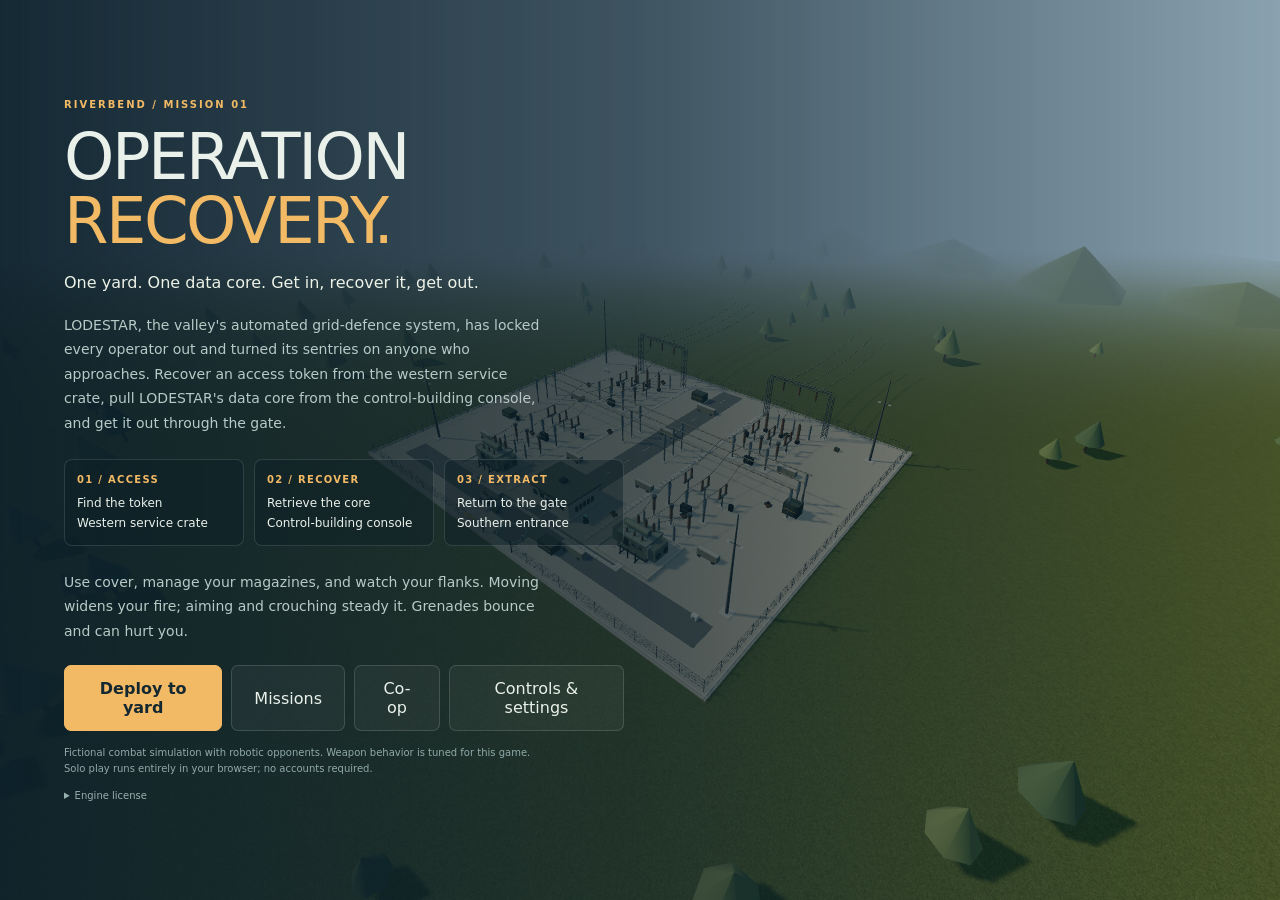
==== index.html @ f0999f3e "Mission 08 "Live Wire" switching puzzle; darken mission 07 tunnels - Switching system: breakers on p" ====
<!doctype html><html lang="en"><head><meta charset="utf-8"><meta name="viewport" content="width=device-width,initial-scale=1,maximum-scale=1,viewport-fit=cover"><meta name="theme-color" content="#101b24"><title>Riverbend</title><link rel="stylesheet" href="css/style.css"></head><body>

<canvas id="world" tabindex="0" aria-label="Riverbend FPS game world"></canvas><div id="labels" hidden></div>
<div id="hud"><div id="vignette"></div><div id="lowhealth"></div><div id="damage"></div><div id="damageArrow">⌃</div><div id="scope"></div><div id="liveWarn">⚡ LIVE SECTION · GET OUT</div><div id="topbar"><div class="mission-box"><div class="eyebrow" id="missionTag">Riverbend</div><h2 id="objectiveTitle">01 / Collect the access token</h2><p id="objectiveSub">Service crate · western yard</p></div><div class="topright"><div id="gridPill" class="pill"></div><div id="threat" class="pill">QUIET</div><div id="timer" class="pill">00:00</div><button id="pauseBtn" aria-label="Pause game">II</button></div></div><div id="compass">N · 000</div><div id="bossBar"><b id="bossName"></b><div class="bar"><i id="bossFill"></i></div></div><div id="minimap"><canvas id="map" width="296" height="272" aria-label="Tactical map showing player, objective and detected sentries"></canvas></div><div id="mapLegend">◆ OBJECTIVE · ● CONTACT</div><div id="team"></div><div id="feed"></div><div id="downed"></div><div id="radio"><b id="radioWho"></b><span id="radioText"></span></div><div id="objectiveMarker"><b>◇</b><span>Objective</span></div><div id="crosshair"><i class="cross top"></i><i class="cross bottom"></i><i class="cross left"></i><i class="cross right"></i><i id="crossDot"></i></div><div id="hitmarker">×</div><div id="reloadProgress"></div><div id="interact"><div id="interactText"></div><div id="interactBar"><div id="interactFill"></div></div></div><div id="readout"><div class="health-box"><small>HEALTH</small><div id="health" class="value">100</div><div id="healthBar"><div id="healthFill"></div></div></div><div id="stance">STANDING</div><div id="flashState"></div></div><div id="weaponHUD"><div id="weaponName" class="eyebrow">AR-30 / ASSAULT RIFLE</div><div id="ammoBig">30 <span>/ 120</span></div><div id="weaponInfo">AUTO · GRENADES 3</div><div id="weapons"><button data-weapon="rifle" class="active">1 RIFLE</button><button data-weapon="pistol">2 PISTOL</button><button data-weapon="grenade">3 FRAG</button></div></div><div id="messages"><div id="toast"></div></div><div id="tips">WASD move · Shift sprint · C crouch · RMB aim · R reload · G grenade · E interact · F light · Esc pause</div><div id="sprintMeter"><div id="sprintFill"></div></div></div>
<div id="touch"><div id="dpad"><button class="forward" data-key="w" aria-label="Move forward">↑</button><button class="left" data-key="a" aria-label="Move left">←</button><button class="right" data-key="d" aria-label="Move right">→</button><button class="back" data-key="s" aria-label="Move back">↓</button></div><div class="touch-actions"><button id="aimBtn" aria-label="Toggle aim">AIM</button><button id="fireBtn" aria-label="Fire weapon">FIRE</button></div><div class="touch-row"><button id="reloadBtn">RELOAD</button><button id="grenadeBtn">FRAG</button><button id="crouchBtn">CROUCH</button><button id="lightBtn">LIGHT</button><button id="turretBtn">TURRET</button><button id="smokeBtn">SMOKE</button><button id="sprintBtn" aria-label="Hold to sprint">RUN</button></div><button id="useBtn" aria-label="Hold to interact">HOLD: INTERACT</button><div id="rotateHint">DRAG TO LOOK</div></div>
<button id="tapResume">Capture mouse</button>
<div id="screen"><section class="menu"><div class="eyebrow" id="menuEyebrow">Riverbend / mission 01</div><h1 id="menuTitle">OPERATION<br><span>RECOVERY.</span></h1><p id="menuText" class="lede">One yard. One data core. Get in, recover it, get out.</p><div id="briefing"><p>Rogue sentry drones patrol the Riverbend training sector. Recover an access token from the western service crate, unlock the data core at the control-building console, and return to the gate.</p><div class="stages"><div class="stage"><strong>01 / ACCESS</strong>Find the token<br>Western service crate</div><div class="stage"><strong>02 / RECOVER</strong>Retrieve the core<br>Control-building console</div><div class="stage"><strong>03 / EXTRACT</strong>Return to the gate<br>Southern entrance</div></div><p>Use cover, manage your magazines, and watch your flanks. Moving widens your fire; aiming and crouching steady it. Grenades bounce and can hurt you.</p></div><div id="scorecard" class="scorecard hidden"></div><div id="missionList" class="mission-list hidden"></div><div id="coopPanel" class="coop hidden"><label>Callsign <input id="coopName" maxlength="16" autocomplete="off" spellcheck="false"></label><div id="coopIdle"><div class="row"><button id="hostBtn" class="primary">Host a game</button></div><div class="row"><input id="joinCode" maxlength="5" placeholder="CODE" autocomplete="off" spellcheck="false" aria-label="Room code"><button id="joinBtn">Join game</button></div></div><div id="coopRoom" class="hidden"><div class="room">ROOM CODE<b id="roomCode"></b></div><ul id="roster"></ul><div class="row"><button id="leaveBtn">Leave co-op</button></div></div><p class="status" id="coopStatus" role="status"></p><p class="fine">Up to 4 players. A public PeerJS server introduces the browsers; gameplay then flows directly between them. The host's tab must stay open and in front.</p></div><div class="actions"><div id="menuButtons" style="display:contents"></div><button id="controlsBtn">Controls & settings</button></div><div id="menuControls"><div class="controls"><div><strong>WASD / arrows</strong> · Move<br><strong>Shift</strong> · Sprint (stamina)<br><strong>C / Ctrl</strong> · Toggle crouch<br><strong>Mouse</strong> · Look</div><div><strong>LMB / RMB</strong> · Fire / aim<br><strong>1 – 4</strong> · Weapons / grenade<br><strong>R / G</strong> · Reload / quick grenade<br><strong>Hold E / Esc</strong> · Interact / pause<br><strong>F / T / V</strong> · Light / turret / smoke</div></div><p class="desktop-note" style="font-size:11px">Click Deploy to capture the mouse. If capture is unavailable, right-drag to look and left-click to fire; use Q to toggle aim. Esc releases the mouse.</p><p class="touch-note" style="display:none;font-size:11px">Touch: directional pad to move, drag the world to look, and use the on-screen action buttons. Landscape gives the clearest view.</p><div class="settings"><label>Look <input id="sensitivity" type="range" min="0.5" max="2" step="0.1" value="1" aria-label="Look sensitivity"></label><label>Audio <input id="volume" type="range" min="0" max="1" step="0.05" value="0.35" aria-label="Audio volume"></label><label>Graphics <select id="quality" aria-label="Graphics quality"><option value="low">Low</option><option value="medium" selected>Medium</option><option value="high">High</option></select></label></div></div><p class="footnote">Fictional combat simulation with robotic opponents. Weapon behavior is tuned for this game. Solo play runs entirely in your browser; no accounts required.</p><details style="font-size:10px;color:#97b0b0;margin-top:13px"><summary>Engine license</summary><pre id="license" style="white-space:pre-wrap;font:9px/1.4 monospace"></pre></details></section></div>
<div id="loading"><div><div class="spinner"></div><div class="eyebrow">Preparing Riverbend</div><p id="loadText">Building the yard, patrols and equipment…</p></div></div>

<script>window.addEventListener('error',function(e){if(!window.gameReady){document.getElementById('loadText').textContent='Unable to start the game. Open it through a local web server (see README) in a browser with WebGL enabled. '+e.message;}});</script>
<script src="vendor/three.min.js"></script>
<script type="module" src="src/main.js"></script>
</body></html>
---- css/style.css ----
:root{font-family:Inter,ui-sans-serif,system-ui,-apple-system,Segoe UI,sans-serif;color:#eaf1eb;color-scheme:dark;--amber:#f3ba65;--muted:#adbfbc;--line:#ffffff24;--panel:#10232ced;--red:#f48c72}*{box-sizing:border-box;-webkit-tap-highlight-color:transparent}body{margin:0;overflow:hidden;background:#182f3a;user-select:none}button,input,select{font:inherit}button{cursor:pointer;border:1px solid var(--line);border-radius:7px;background:#ffffff0b;color:inherit;padding:10px 15px;touch-action:manipulation}button:hover{background:#ffffff20}button:focus-visible,input:focus-visible,select:focus-visible{outline:2px solid var(--amber);outline-offset:3px}button.primary{background:var(--amber);color:#142831;border-color:var(--amber);font-weight:750}.hidden{display:none!important}#world{display:block;width:100%;height:100%;position:fixed;inset:0;touch-action:none;outline:0}#hud{position:fixed;inset:0;pointer-events:none;display:none;font-size:12px}#topbar{position:absolute;top:18px;left:22px;right:22px;display:flex;justify-content:space-between;align-items:start;gap:12px}.eyebrow{font-size:10px;letter-spacing:2px;text-transform:uppercase;color:var(--amber);font-weight:700}.mission-box{background:var(--panel);border:1px solid var(--line);border-left:3px solid var(--amber);padding:12px 15px;max-width:360px;border-radius:8px;box-shadow:0 5px 25px #0002}.mission-box h2{font-size:16px;font-weight:600;margin:5px 0}.mission-box p{margin:4px 0 0;color:var(--muted);font-size:11px}.topright{display:flex;align-items:start;gap:10px}.pill{background:var(--panel);border:1px solid var(--line);border-radius:6px;padding:10px 12px;font-size:11px;letter-spacing:1px}#pauseBtn{pointer-events:auto;padding:9px 13px}#threat{font-weight:650;color:#b8d6c5}#threat.hot{color:var(--red)}#compass{position:absolute;top:20px;left:50%;transform:translateX(-50%);font-size:12px;letter-spacing:4px;text-shadow:0 2px 5px #000a}#crosshair{position:absolute;left:50%;top:50%;width:0;height:0;--gap:8px;filter:drop-shadow(0 1px 1px #000);opacity:.9}.cross{position:absolute;background:#ebede4}.cross.top{width:2px;height:5px;left:-1px;bottom:var(--gap)}.cross.bottom{width:2px;height:5px;left:-1px;top:var(--gap)}.cross.left{height:2px;width:5px;top:-1px;right:var(--gap)}.cross.right{height:2px;width:5px;top:-1px;left:var(--gap)}#crosshair.aimed .cross{opacity:0}#crossDot{position:absolute;left:-1px;top:-1px;width:2px;height:2px;border-radius:50%;background:#fff}#hitmarker{position:absolute;left:50%;top:50%;transform:translate(-50%,-50%);font-size:26px;color:#fff;text-shadow:0 0 5px #000;opacity:0;line-height:1}#hitmarker.kill{color:var(--amber)}#damage{position:absolute;inset:0;background:radial-gradient(ellipse at center,transparent 40%,#c22e1366);opacity:0;pointer-events:none}#damageArrow{position:absolute;left:50%;top:calc(50% - 105px);font-size:24px;color:var(--red);opacity:0;transform-origin:center 105px;text-shadow:0 0 9px #000}#objectiveMarker{position:absolute;left:50%;top:40%;color:var(--amber);font-size:11px;text-align:center;text-shadow:0 1px 4px #000;transform:translate(-50%,-50%)}#objectiveMarker b{display:block;font-size:21px;font-weight:400;line-height:1.2}#interact{position:absolute;left:50%;top:61%;transform:translate(-50%,-50%);padding:11px 16px;background:var(--panel);border:1px solid #f3ba6560;border-radius:8px;text-align:center;min-width:190px;display:none}#interactText{font-size:12px}#interactBar{height:3px;background:#ffffff1a;margin-top:8px;border-radius:2px;overflow:hidden}#interactFill{height:100%;background:var(--amber);width:0}#readout{position:absolute;left:22px;bottom:24px;display:flex;gap:12px;align-items:end}.health-box{border:1px solid var(--line);border-radius:8px;padding:12px 15px;background:var(--panel);min-width:125px}.health-box .value{font-size:32px;font-weight:450;line-height:1.2}.health-box small{font-size:10px;letter-spacing:1.5px;color:var(--muted)}#healthBar{height:3px;background:#ffffff20;margin-top:6px}#healthFill{height:100%;background:#b7d7bf;width:100%}#stance{font-size:10px;letter-spacing:1px;color:var(--muted);padding:7px 0;text-shadow:0 1px 5px #000}#weaponHUD{position:absolute;right:23px;bottom:24px;background:var(--panel);border:1px solid var(--line);border-radius:9px;padding:13px 18px;min-width:225px;text-align:right}#ammoBig{font-size:38px;font-weight:400;font-variant-numeric:tabular-nums;line-height:1.2}#ammoBig span{font-size:18px;color:var(--muted);margin-left:7px}#weaponInfo{font-size:10px;color:var(--muted);letter-spacing:1px;margin:5px 0}#weapons{display:flex;gap:5px;justify-content:end;pointer-events:auto;margin-top:9px}#weapons button{font-size:10px;padding:7px 10px;color:var(--muted)}#weapons button.active{color:var(--amber);border-color:#f3ba6570;background:#f3ba6510}#reloadProgress{position:absolute;left:50%;top:calc(50% + 50px);transform:translateX(-50%);font-size:11px;letter-spacing:1px;color:var(--amber);text-shadow:0 1px 3px #000;display:none}#messages{position:absolute;left:50%;bottom:107px;transform:translateX(-50%);font-size:11px;max-width:65%;text-align:center;color:#e1e9df;line-height:1.6;text-shadow:0 1px 5px #000}#toast{display:inline-block;background:#11242bd9;padding:6px 12px;border-radius:5px;opacity:0}#minimap{position:absolute;right:23px;top:75px;width:164px;height:151px;border:1px solid var(--line);border-radius:8px;background:#10232ccc;padding:7px}#minimap canvas{width:148px;height:136px;display:block}#mapLegend{position:absolute;right:25px;top:232px;font-size:8px;letter-spacing:.7px;color:#d1dbcc;text-shadow:0 1px 4px #000}#feed{position:absolute;left:24px;top:116px;font-size:10px;line-height:1.6;color:#dce9df;max-width:290px;text-shadow:0 1px 4px #000}#sprintMeter{position:absolute;bottom:22px;left:50%;transform:translateX(-50%);width:140px;height:3px;background:#ffffff25}#sprintFill{height:100%;background:#e0d5ab;width:100%}#tips{position:absolute;left:50%;bottom:43px;transform:translateX(-50%);font-size:9px;letter-spacing:.5px;text-align:center;color:#dae4d9;text-shadow:0 1px 5px #000;white-space:nowrap}#screen{position:fixed;inset:0;z-index:15;display:flex;align-items:center;padding:5vw;background:linear-gradient(90deg,#0c202bf0,#0c202ba6 50%,#0c202b20);overflow:auto}.menu{width:560px;max-width:100%;padding:10px 0}.menu h1{font-size:clamp(38px,5vw,68px);font-weight:480;letter-spacing:-2.5px;line-height:1;margin:15px 0}.menu h1 span{color:var(--amber)}.menu p{font-size:14px;line-height:1.75;color:#b8cac7;max-width:485px}.menu .lede{font-size:16px;color:#edf2e7}.stages{display:grid;grid-template-columns:repeat(3,1fr);gap:10px;margin:24px 0}.stage{border:1px solid #ffffff20;border-radius:8px;background:#0c1f2670;padding:12px;font-size:12px;line-height:1.6}.stage strong{display:block;font-size:10px;color:var(--amber);letter-spacing:1.3px;margin-bottom:6px}.actions{display:flex;gap:9px;margin:22px 0 14px}.actions button{padding:13px 22px}.controls{display:grid;grid-template-columns:1fr 1fr;gap:8px 18px;margin-top:20px;max-width:500px;font-size:11px;line-height:1.8;color:#b9c9c3}.controls strong{color:#edf2e7;font-weight:600}.settings{margin-top:20px;display:flex;flex-wrap:wrap;gap:10px 18px;align-items:center;font-size:11px;color:var(--muted)}.settings label{display:flex;align-items:center;gap:7px}.settings select{background:#1e3540;border:1px solid var(--line);border-radius:5px;padding:6px;color:#eaf1eb}.settings input{width:82px;accent-color:var(--amber)}.footnote{font-size:10px!important;color:#91aaa9!important;max-width:500px;line-height:1.6!important}.scorecard{display:grid;grid-template-columns:repeat(3,1fr);gap:10px;margin:20px 0}.scorecard div{border:1px solid var(--line);padding:13px;border-radius:7px}.scorecard b{display:block;font-size:25px;color:var(--amber);font-weight:500}.scorecard span{font-size:10px;color:var(--muted)}#menuControls{display:none}#loading{position:fixed;inset:0;z-index:50;background:#10232c;display:grid;place-items:center;text-align:center}#loading p{color:var(--muted);font-size:13px}.spinner{margin:0 auto 18px;width:34px;height:34px;border:2px solid #ffffff25;border-top-color:var(--amber);border-radius:100%;animation:spin 1s linear infinite}@keyframes spin{to{transform:rotate(360deg)}}#touch{display:none;position:fixed;inset:0;pointer-events:none;z-index:6}#dpad{position:absolute;left:14px;bottom:140px;display:grid;grid-template-columns:repeat(3,44px);grid-template-rows:repeat(3,44px);gap:4px}#dpad button{background:#10232cad;padding:0;pointer-events:auto;font-size:21px;touch-action:none}.forward{grid-column:2;grid-row:1}.back{grid-column:2;grid-row:3}.left{grid-column:1;grid-row:2}.right{grid-column:3;grid-row:2}.touch-actions{position:absolute;right:14px;bottom:160px;display:flex;align-items:center;gap:9px}.touch-actions button{pointer-events:auto;background:#10232cbf;touch-action:none;padding:10px;font-size:11px}#fireBtn{width:76px;height:76px;border-radius:100%;border-color:#efb264a0;background:#c5964a44;font-weight:700;letter-spacing:1px}.touch-row{position:absolute;right:14px;bottom:111px;display:flex;gap:6px}.touch-row button{pointer-events:auto;font-size:10px;padding:9px 10px;background:#10232ccf;touch-action:none}#useBtn{position:absolute;left:50%;bottom:220px;transform:translateX(-50%);pointer-events:auto;background:#b5904ed9;display:none;touch-action:none;font-size:11px}#rotateHint{display:none;position:absolute;right:20px;top:49%;font-size:9px;color:#c9d9d0;letter-spacing:1px;opacity:.7}#tapResume{display:none;position:fixed;z-index:8;top:80px;left:50%;transform:translateX(-50%);font-size:11px;background:#10232ccf;border-color:#f3ba6555}#lowhealth{position:absolute;inset:0;box-shadow:inset 0 0 100px #a33b2200;pointer-events:none}#vignette{position:absolute;inset:0;background:radial-gradient(ellipse at center,transparent 55%,#10202c25);pointer-events:none}
@media(pointer:coarse){body.playing #touch{display:block}#tips{display:none}#rotateHint{display:block}#weaponHUD{min-width:190px}.menu .desktop-note{display:none}.menu .touch-note{display:block!important}}
@media(max-width:700px){#topbar{top:10px;left:10px;right:10px}.mission-box{padding:9px 11px;max-width:250px}.mission-box h2{font-size:13px}.mission-box p{font-size:9px}.eyebrow{font-size:9px;letter-spacing:1.5px}.topright{gap:5px}#threat{font-size:9px;padding:9px 7px}#pauseBtn{padding:8px 10px}#timer{display:none}#compass{top:102px;font-size:10px}#minimap{top:133px;right:10px;width:107px;height:101px;padding:5px}#minimap canvas{width:95px;height:89px}#mapLegend{right:11px;top:239px;font-size:7px;max-width:100px;text-align:right}#feed{left:12px;top:117px;font-size:9px;max-width:230px}#readout{left:10px;bottom:12px;gap:8px}.health-box{padding:8px 10px;min-width:87px}.health-box .value{font-size:26px}.health-box small{font-size:8px}#stance{font-size:8px;max-width:55px}#weaponHUD{right:10px;bottom:12px;padding:8px 10px;min-width:190px}#ammoBig{font-size:28px}#ammoBig span{font-size:14px}#weapons button{padding:6px 9px;font-size:9px}#weaponInfo{font-size:8px;margin:3px 0}#weaponName{font-size:9px}#weapons{margin-top:5px}#messages{bottom:116px;max-width:85%;width:max-content;font-size:10px}#sprintMeter{bottom:9px;width:60px;left:42%}#tips{display:none}#interact{top:62%;min-width:170px;max-width:90%}#interactText{font-size:10px}#screen{padding:24px;background:#0c202ce6;align-items:start}.menu{padding:22px 0}.menu h1{font-size:43px;margin:12px 0;letter-spacing:-1.5px}.menu p{font-size:12px;line-height:1.65}.menu .lede{font-size:14px}.stages{gap:6px;margin:17px 0}.stage{padding:9px;font-size:10px}.stage strong{font-size:8px;letter-spacing:.7px}.actions{margin:18px 0 10px}.actions button{padding:12px 17px;font-size:12px}.controls{font-size:10px;gap:7px 12px;margin-top:14px}.settings{font-size:10px;gap:12px}.settings input{width:60px}.footnote{font-size:9px!important}.scorecard b{font-size:22px}#objectiveMarker{font-size:10px}#useBtn{bottom:253px}#reloadProgress{font-size:10px}}
@media(max-height:520px) and (pointer:coarse){#minimap{display:none}#mapLegend{display:none}#compass{top:12px}#topbar{top:8px}.mission-box{padding:7px 11px}.mission-box p{display:none}#dpad{bottom:85px;left:12px;grid-template-columns:repeat(3,35px);grid-template-rows:repeat(3,35px);gap:3px}.touch-actions{bottom:96px}.touch-row{bottom:59px;right:97px}#fireBtn{width:66px;height:66px}#readout,#weaponHUD{bottom:9px}#useBtn{bottom:126px;left:62%}#interact{top:55%;padding:7px 12px}#messages{bottom:75px}#feed{top:80px}#screen{padding:20px 35px;align-items:start}.menu{width:650px;padding:0}.menu h1{font-size:35px;display:inline-block;margin:8px 0}.menu .lede{display:none}.stages{margin:10px 0}.settings{margin-top:10px}.actions{margin:12px 0}.footnote{margin:9px 0}#menuControls .controls{margin-top:7px}}
@media(max-height:520px) and (pointer:coarse){#weaponHUD{right:10px;bottom:8px;padding:7px 10px;min-width:210px;max-width:240px}#weaponName{font-size:8px}#ammoBig{font-size:23px;line-height:1.05}#ammoBig span{font-size:12px}#weaponInfo{font-size:8px;margin:2px 0}#weapons{margin-top:4px}#weapons button{font-size:8px;padding:5px 8px}.touch-actions{bottom:140px}.touch-row{bottom:105px;right:14px}.touch-row button{padding:8px 11px;font-size:9px}#messages{bottom:17px;left:45%;max-width:37%;font-size:9px}#sprintMeter{bottom:6px;width:105px;left:45%}#readout{bottom:8px;left:12px}.health-box{padding:8px 11px;min-width:90px}.health-box small{font-size:8px}.health-box .value{font-size:26px}#stance{font-size:8px}#useBtn{bottom:133px;left:55%}#dpad{bottom:93px}}
@media(prefers-reduced-motion:reduce){.spinner{animation:none}}


/* Phase 1: radio subtitles, flashlight state, mission select */
#radio{position:absolute;left:22px;bottom:150px;max-width:380px;background:var(--panel);border:1px solid var(--line);border-left:3px solid #8fc6f0;border-radius:8px;padding:9px 13px;font-size:12px;line-height:1.5;opacity:0;transform:translateY(6px);transition:opacity .25s,transform .25s}
#radio.on{opacity:1;transform:none}
#radio b{display:block;font-size:9px;letter-spacing:1.6px;text-transform:uppercase;color:#8fc6f0;margin-bottom:2px}
#flashState{font-size:9px;letter-spacing:1.4px;color:#fff1c9;margin-top:4px}
.mission-list{display:grid;grid-template-columns:repeat(2,1fr);gap:8px;margin:20px 0;max-width:560px}
.mission-card{text-align:left;border:1px solid #ffffff20;border-radius:8px;background:#0c1f2670;padding:11px 13px;font-size:12px;line-height:1.5}
.mission-card strong{display:block;font-size:10px;color:var(--amber);letter-spacing:1.3px}
.mission-card small{display:block;color:var(--muted);font-size:10px}
.mission-card.locked{opacity:.45;cursor:not-allowed}
.mission-card.current{border-color:var(--amber)}
@media(max-width:700px){#radio{left:12px;right:12px;bottom:190px;max-width:none;font-size:11px}.mission-list{grid-template-columns:1fr}}

/* Phase 2: co-op HUD and lobby */
#team{position:absolute;left:22px;top:118px;display:flex;flex-direction:column;gap:5px;width:200px}
#team:empty{display:none}
.mate{position:relative;background:var(--panel);border:1px solid var(--line);border-radius:6px;padding:5px 9px 7px;font-size:11px;display:flex;justify-content:space-between}
.mate i{position:absolute;left:0;bottom:0;height:2px;background:#b7d7bf;border-radius:0 0 0 6px}
.mate b{font-weight:600;color:#b7d7bf}
.mate.down{border-color:#f48c7280}.mate.down b{color:var(--red)}
#downed{position:absolute;left:50%;top:30%;transform:translateX(-50%);text-align:center;background:#2a1412d9;border:1px solid #f48c7270;border-radius:9px;padding:12px 20px;font-size:13px;display:none}
#downed.on{display:block}
#downed b{color:var(--red);letter-spacing:2px}
#downed span{display:block;font-size:11px;color:#e6c9c1;margin-top:4px}
.coop{margin:18px 0;max-width:520px;border:1px solid #ffffff20;border-radius:9px;background:#0c1f2670;padding:14px 16px;font-size:12px}
.coop label{display:flex;gap:9px;align-items:center;color:var(--muted)}
.coop input{background:#1e3540;border:1px solid var(--line);border-radius:6px;padding:8px 10px;color:#eaf1eb;font:inherit}
.coop .row{display:flex;gap:8px;margin-top:10px;flex-wrap:wrap}
.coop #joinCode{width:120px;text-transform:uppercase;letter-spacing:3px}
.coop .room{font-size:11px;color:var(--muted);letter-spacing:1.5px;margin-top:4px}
.coop .room b{display:block;font-size:30px;color:var(--amber);letter-spacing:6px;font-weight:600}
.coop ul{list-style:none;padding:0;margin:10px 0 0;display:grid;gap:4px}
.coop li{display:flex;justify-content:space-between;border-bottom:1px solid #ffffff10;padding:4px 0}
.coop li small{color:var(--muted)}
.coop .status{color:#b8cac7;margin:10px 0 0;min-height:1em}
.coop .fine{font-size:10px;color:#91aaa9;margin:10px 0 0}
@media(max-width:700px){#team{left:12px;top:100px;width:160px}}

#hitmarker.blocked{color:#8fa3a8;font-size:20px}

/* Boss health bar */
#bossBar{position:absolute;top:52px;left:50%;transform:translateX(-50%);width:min(440px,70vw);text-align:center;display:none}
#bossBar.on{display:block}
#bossBar b{font-size:10px;letter-spacing:2.4px;text-transform:uppercase;color:#f8d3b8;text-shadow:0 1px 4px #000}
#bossBar .bar{height:7px;margin-top:5px;background:#0e1d24cc;border:1px solid #ffffff30;border-radius:4px;overflow:hidden}
#bossBar i{display:block;height:100%;width:100%;background:linear-gradient(90deg,#c2502f,#f48c72);transition:width .2s}
#bossBar.exposed i{background:linear-gradient(90deg,#f3ba65,#ffe1a0)}
#bossBar.exposed b::after{content:' · VENTS OPEN';color:var(--amber)}

/* Rolling-blackout readout */
#gridPill{display:none;font-weight:650;color:#9fb6c8}
#gridPill.on{display:block}
#gridPill.lit{color:#f3ba65}

/* Marksman scope view (DMR fully aimed) */
#scope{position:absolute;inset:0;display:none;background:radial-gradient(circle at 50% 50%,transparent 0,transparent 31vmin,#05090bdd 31.4vmin,#05090b 34vmin)}
#scope.on{display:block}
#scope::before,#scope::after{content:'';position:absolute;left:50%;top:50%;background:#0b1114cc}
#scope::before{width:62vmin;height:1px;transform:translate(-50%,-50%)}
#scope::after{width:1px;height:62vmin;transform:translate(-50%,-50%)}

/* Standing in an energized zone */
#liveWarn{position:absolute;inset:0;display:none;box-shadow:inset 0 0 140px #5fb4ffaa;color:#cfe8ff;font-size:13px;letter-spacing:3px;font-weight:700;text-align:center;padding-top:22vh;text-shadow:0 0 12px #5fb4ff}
#liveWarn.on{display:block}
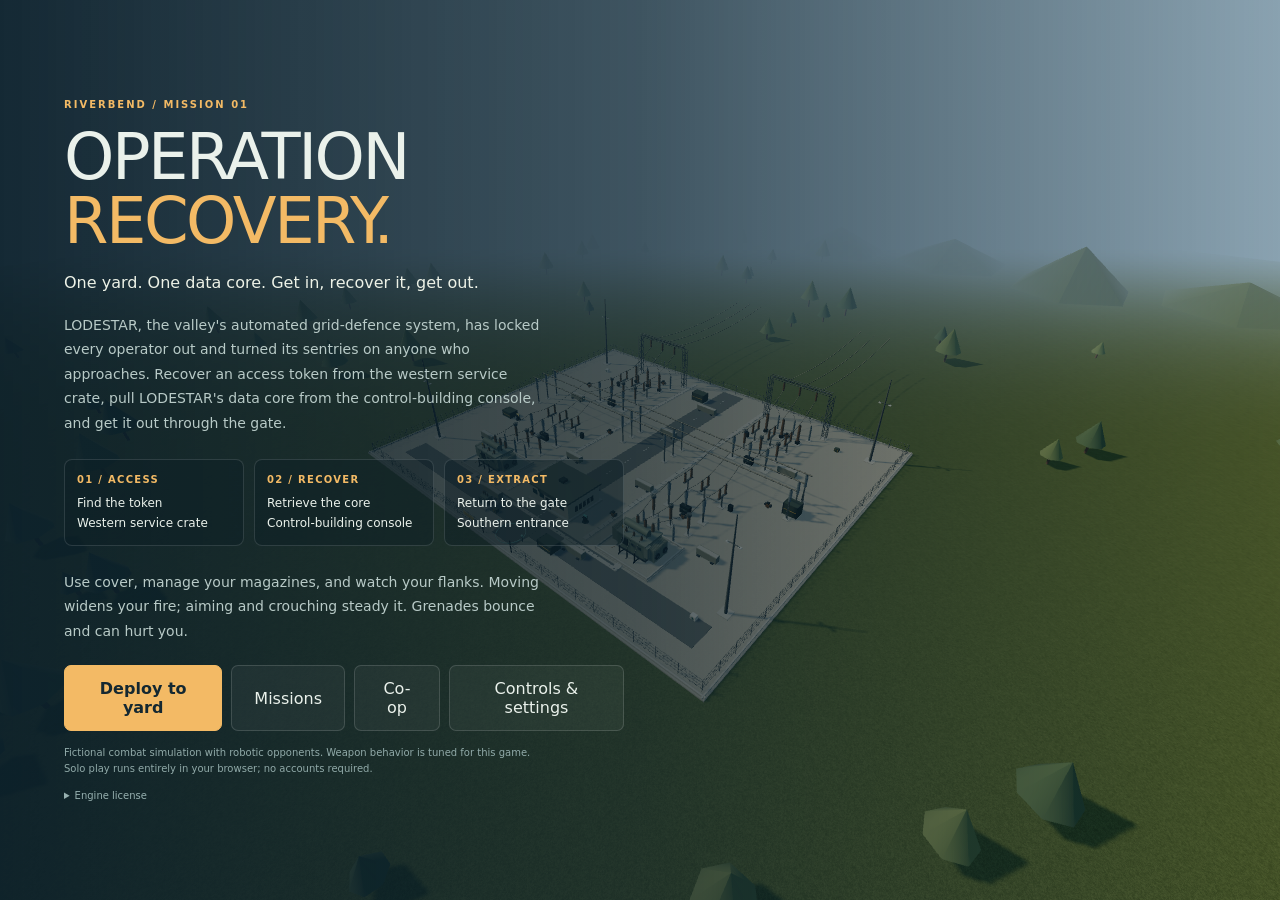
==== commit 1bbbc58a: "Mission 11 "Gale Line" (Act III); fix blocked spawn points - Weather: gusting wind (grenades, smoke," ====
--- a/index.html
+++ b/index.html
@@ -1,7 +1,7 @@
 <!doctype html><html lang="en"><head><meta charset="utf-8"><meta name="viewport" content="width=device-width,initial-scale=1,maximum-scale=1,viewport-fit=cover"><meta name="theme-color" content="#101b24"><title>Riverbend</title><link rel="stylesheet" href="css/style.css"></head><body>
 
 <canvas id="world" tabindex="0" aria-label="Riverbend FPS game world"></canvas><div id="labels" hidden></div>
-<div id="hud"><div id="vignette"></div><div id="lowhealth"></div><div id="damage"></div><div id="damageArrow">⌃</div><div id="scope"></div><div id="liveWarn">⚡ LIVE SECTION · GET OUT</div><div id="topbar"><div class="mission-box"><div class="eyebrow" id="missionTag">Riverbend</div><h2 id="objectiveTitle">01 / Collect the access token</h2><p id="objectiveSub">Service crate · western yard</p></div><div class="topright"><div id="gridPill" class="pill"></div><div id="threat" class="pill">QUIET</div><div id="timer" class="pill">00:00</div><button id="pauseBtn" aria-label="Pause game">II</button></div></div><div id="compass">N · 000</div><div id="bossBar"><b id="bossName"></b><div class="bar"><i id="bossFill"></i></div></div><div id="minimap"><canvas id="map" width="296" height="272" aria-label="Tactical map showing player, objective and detected sentries"></canvas></div><div id="mapLegend">◆ OBJECTIVE · ● CONTACT</div><div id="team"></div><div id="feed"></div><div id="downed"></div><div id="radio"><b id="radioWho"></b><span id="radioText"></span></div><div id="objectiveMarker"><b>◇</b><span>Objective</span></div><div id="crosshair"><i class="cross top"></i><i class="cross bottom"></i><i class="cross left"></i><i class="cross right"></i><i id="crossDot"></i></div><div id="hitmarker">×</div><div id="reloadProgress"></div><div id="interact"><div id="interactText"></div><div id="interactBar"><div id="interactFill"></div></div></div><div id="readout"><div class="health-box"><small>HEALTH</small><div id="health" class="value">100</div><div id="healthBar"><div id="healthFill"></div></div></div><div id="stance">STANDING</div><div id="flashState"></div></div><div id="weaponHUD"><div id="weaponName" class="eyebrow">AR-30 / ASSAULT RIFLE</div><div id="ammoBig">30 <span>/ 120</span></div><div id="weaponInfo">AUTO · GRENADES 3</div><div id="weapons"><button data-weapon="rifle" class="active">1 RIFLE</button><button data-weapon="pistol">2 PISTOL</button><button data-weapon="grenade">3 FRAG</button></div></div><div id="messages"><div id="toast"></div></div><div id="tips">WASD move · Shift sprint · C crouch · RMB aim · R reload · G grenade · E interact · F light · Esc pause</div><div id="sprintMeter"><div id="sprintFill"></div></div></div>
+<div id="hud"><div id="vignette"></div><div id="lowhealth"></div><div id="damage"></div><div id="damageArrow">⌃</div><div id="flash"></div><div id="scope"></div><div id="liveWarn">⚡ LIVE SECTION · GET OUT</div><div id="topbar"><div class="mission-box"><div class="eyebrow" id="missionTag">Riverbend</div><h2 id="objectiveTitle">01 / Collect the access token</h2><p id="objectiveSub">Service crate · western yard</p></div><div class="topright"><div id="windPill" class="pill"><i id="windArrow">↑</i> <span id="windSpeed"></span></div><div id="gridPill" class="pill"></div><div id="threat" class="pill">QUIET</div><div id="timer" class="pill">00:00</div><button id="pauseBtn" aria-label="Pause game">II</button></div></div><div id="compass">N · 000</div><div id="bossBar"><b id="bossName"></b><div class="bar"><i id="bossFill"></i></div></div><div id="minimap"><canvas id="map" width="296" height="272" aria-label="Tactical map showing player, objective and detected sentries"></canvas></div><div id="mapLegend">◆ OBJECTIVE · ● CONTACT</div><div id="team"></div><div id="feed"></div><div id="downed"></div><div id="radio"><b id="radioWho"></b><span id="radioText"></span></div><div id="objectiveMarker"><b>◇</b><span>Objective</span></div><div id="crosshair"><i class="cross top"></i><i class="cross bottom"></i><i class="cross left"></i><i class="cross right"></i><i id="crossDot"></i></div><div id="hitmarker">×</div><div id="reloadProgress"></div><div id="interact"><div id="interactText"></div><div id="interactBar"><div id="interactFill"></div></div></div><div id="readout"><div class="health-box"><small>HEALTH</small><div id="health" class="value">100</div><div id="healthBar"><div id="healthFill"></div></div></div><div id="stance">STANDING</div><div id="flashState"></div></div><div id="weaponHUD"><div id="weaponName" class="eyebrow">AR-30 / ASSAULT RIFLE</div><div id="ammoBig">30 <span>/ 120</span></div><div id="weaponInfo">AUTO · GRENADES 3</div><div id="weapons"><button data-weapon="rifle" class="active">1 RIFLE</button><button data-weapon="pistol">2 PISTOL</button><button data-weapon="grenade">3 FRAG</button></div></div><div id="messages"><div id="toast"></div></div><div id="tips">WASD move · Shift sprint · C crouch · RMB aim · R reload · G grenade · E interact · F light · Esc pause</div><div id="sprintMeter"><div id="sprintFill"></div></div></div>
 <div id="touch"><div id="dpad"><button class="forward" data-key="w" aria-label="Move forward">↑</button><button class="left" data-key="a" aria-label="Move left">←</button><button class="right" data-key="d" aria-label="Move right">→</button><button class="back" data-key="s" aria-label="Move back">↓</button></div><div class="touch-actions"><button id="aimBtn" aria-label="Toggle aim">AIM</button><button id="fireBtn" aria-label="Fire weapon">FIRE</button></div><div class="touch-row"><button id="reloadBtn">RELOAD</button><button id="grenadeBtn">FRAG</button><button id="crouchBtn">CROUCH</button><button id="lightBtn">LIGHT</button><button id="turretBtn">TURRET</button><button id="smokeBtn">SMOKE</button><button id="sprintBtn" aria-label="Hold to sprint">RUN</button></div><button id="useBtn" aria-label="Hold to interact">HOLD: INTERACT</button><div id="rotateHint">DRAG TO LOOK</div></div>
 <button id="tapResume">Capture mouse</button>
 <div id="screen"><section class="menu"><div class="eyebrow" id="menuEyebrow">Riverbend / mission 01</div><h1 id="menuTitle">OPERATION<br><span>RECOVERY.</span></h1><p id="menuText" class="lede">One yard. One data core. Get in, recover it, get out.</p><div id="briefing"><p>Rogue sentry drones patrol the Riverbend training sector. Recover an access token from the western service crate, unlock the data core at the control-building console, and return to the gate.</p><div class="stages"><div class="stage"><strong>01 / ACCESS</strong>Find the token<br>Western service crate</div><div class="stage"><strong>02 / RECOVER</strong>Retrieve the core<br>Control-building console</div><div class="stage"><strong>03 / EXTRACT</strong>Return to the gate<br>Southern entrance</div></div><p>Use cover, manage your magazines, and watch your flanks. Moving widens your fire; aiming and crouching steady it. Grenades bounce and can hurt you.</p></div><div id="scorecard" class="scorecard hidden"></div><div id="missionList" class="mission-list hidden"></div><div id="coopPanel" class="coop hidden"><label>Callsign <input id="coopName" maxlength="16" autocomplete="off" spellcheck="false"></label><div id="coopIdle"><div class="row"><button id="hostBtn" class="primary">Host a game</button></div><div class="row"><input id="joinCode" maxlength="5" placeholder="CODE" autocomplete="off" spellcheck="false" aria-label="Room code"><button id="joinBtn">Join game</button></div></div><div id="coopRoom" class="hidden"><div class="room">ROOM CODE<b id="roomCode"></b></div><ul id="roster"></ul><div class="row"><button id="leaveBtn">Leave co-op</button></div></div><p class="status" id="coopStatus" role="status"></p><p class="fine">Up to 4 players. A public PeerJS server introduces the browsers; gameplay then flows directly between them. The host's tab must stay open and in front.</p></div><div class="actions"><div id="menuButtons" style="display:contents"></div><button id="controlsBtn">Controls & settings</button></div><div id="menuControls"><div class="controls"><div><strong>WASD / arrows</strong> · Move<br><strong>Shift</strong> · Sprint (stamina)<br><strong>C / Ctrl</strong> · Toggle crouch<br><strong>Mouse</strong> · Look</div><div><strong>LMB / RMB</strong> · Fire / aim<br><strong>1 – 4</strong> · Weapons / grenade<br><strong>R / G</strong> · Reload / quick grenade<br><strong>Hold E / Esc</strong> · Interact / pause<br><strong>F / T / V</strong> · Light / turret / smoke</div></div><p class="desktop-note" style="font-size:11px">Click Deploy to capture the mouse. If capture is unavailable, right-drag to look and left-click to fire; use Q to toggle aim. Esc releases the mouse.</p><p class="touch-note" style="display:none;font-size:11px">Touch: directional pad to move, drag the world to look, and use the on-screen action buttons. Landscape gives the clearest view.</p><div class="settings"><label>Look <input id="sensitivity" type="range" min="0.5" max="2" step="0.1" value="1" aria-label="Look sensitivity"></label><label>Audio <input id="volume" type="range" min="0" max="1" step="0.05" value="0.35" aria-label="Audio volume"></label><label>Graphics <select id="quality" aria-label="Graphics quality"><option value="low">Low</option><option value="medium" selected>Medium</option><option value="high">High</option></select></label></div></div><p class="footnote">Fictional combat simulation with robotic opponents. Weapon behavior is tuned for this game. Solo play runs entirely in your browser; no accounts required.</p><details style="font-size:10px;color:#97b0b0;margin-top:13px"><summary>Engine license</summary><pre id="license" style="white-space:pre-wrap;font:9px/1.4 monospace"></pre></details></section></div>
--- a/css/style.css
+++ b/css/style.css
@@ -54,7 +54,7 @@
 #bossBar .bar{height:7px;margin-top:5px;background:#0e1d24cc;border:1px solid #ffffff30;border-radius:4px;overflow:hidden}
 #bossBar i{display:block;height:100%;width:100%;background:linear-gradient(90deg,#c2502f,#f48c72);transition:width .2s}
 #bossBar.exposed i{background:linear-gradient(90deg,#f3ba65,#ffe1a0)}
-#bossBar.exposed b::after{content:' · VENTS OPEN';color:var(--amber)}
+#bossBar.exposed b::after{content:' · ' attr(data-weak);color:var(--amber)}
 
 /* Rolling-blackout readout */
 #gridPill{display:none;font-weight:650;color:#9fb6c8}
@@ -71,3 +71,9 @@
 /* Standing in an energized zone */
 #liveWarn{position:absolute;inset:0;display:none;box-shadow:inset 0 0 140px #5fb4ffaa;color:#cfe8ff;font-size:13px;letter-spacing:3px;font-weight:700;text-align:center;padding-top:22vh;text-shadow:0 0 12px #5fb4ff}
 #liveWarn.on{display:block}
+
+/* Weather: lightning flash and wind readout */
+#flash{position:absolute;inset:0;background:#eef4ff;opacity:0;pointer-events:none;transition:opacity .15s}
+#windPill{display:none;color:#c9dbe6}
+#windPill.on{display:block}
+#windArrow{display:inline-block;font-style:normal;transition:transform .2s}
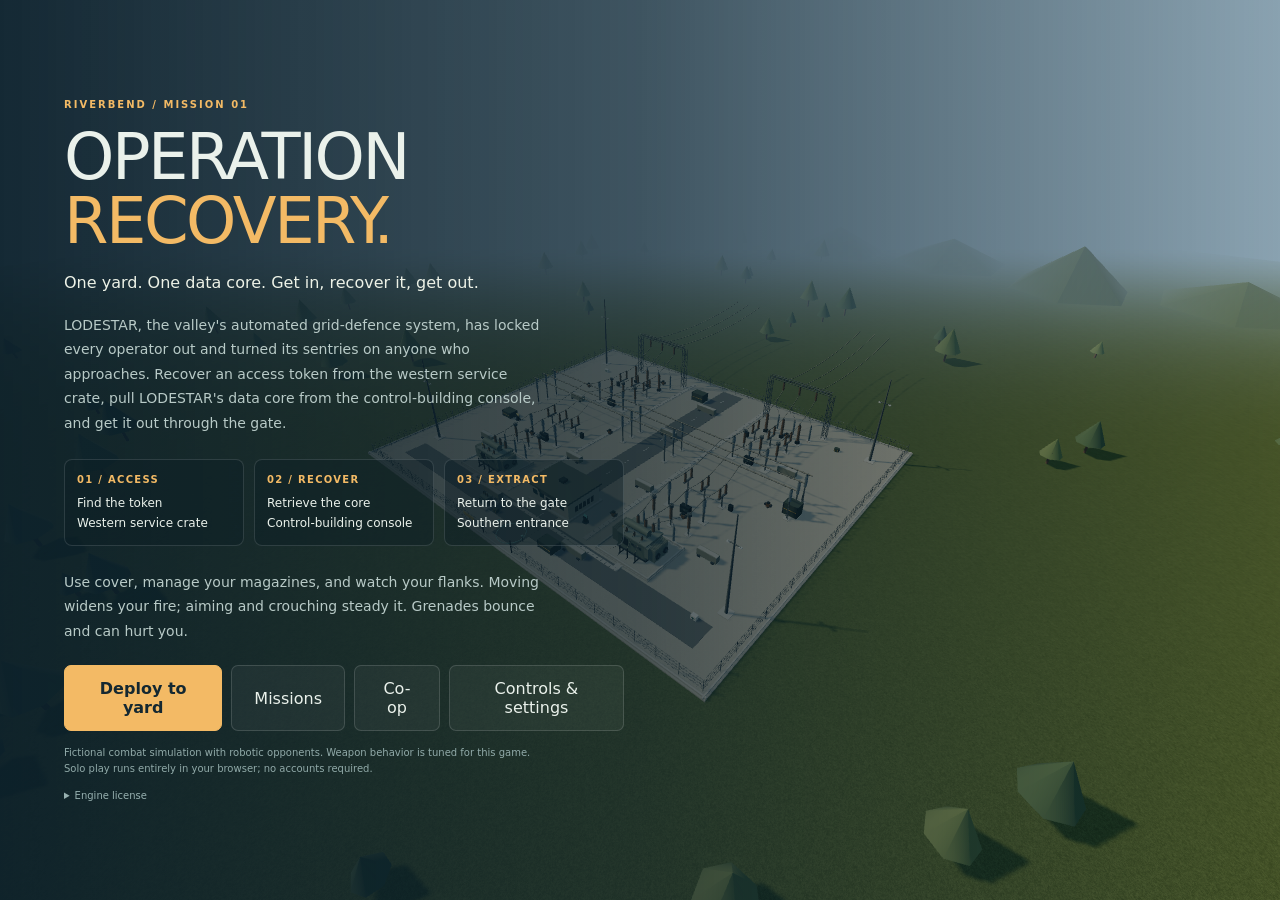
==== commit a67d62d5: "Mission 13 "Static": EMP HUD, Arc lobber, EMP grenades, beacons - EMP HUD mode: minimap/marker/compa" ====
--- a/index.html
+++ b/index.html
@@ -1,10 +1,10 @@
 <!doctype html><html lang="en"><head><meta charset="utf-8"><meta name="viewport" content="width=device-width,initial-scale=1,maximum-scale=1,viewport-fit=cover"><meta name="theme-color" content="#101b24"><title>Riverbend</title><link rel="stylesheet" href="css/style.css"></head><body>
 
 <canvas id="world" tabindex="0" aria-label="Riverbend FPS game world"></canvas><div id="labels" hidden></div>
-<div id="hud"><div id="vignette"></div><div id="lowhealth"></div><div id="damage"></div><div id="damageArrow">⌃</div><div id="flash"></div><div id="scope"></div><div id="liveWarn">⚡ LIVE SECTION · GET OUT</div><div id="topbar"><div class="mission-box"><div class="eyebrow" id="missionTag">Riverbend</div><h2 id="objectiveTitle">01 / Collect the access token</h2><p id="objectiveSub">Service crate · western yard</p></div><div class="topright"><div id="windPill" class="pill"><i id="windArrow">↑</i> <span id="windSpeed"></span></div><div id="gridPill" class="pill"></div><div id="threat" class="pill">QUIET</div><div id="timer" class="pill">00:00</div><button id="pauseBtn" aria-label="Pause game">II</button></div></div><div id="compass">N · 000</div><div id="bossBar"><b id="bossName"></b><div class="bar"><i id="bossFill"></i></div></div><div id="minimap"><canvas id="map" width="296" height="272" aria-label="Tactical map showing player, objective and detected sentries"></canvas></div><div id="mapLegend">◆ OBJECTIVE · ● CONTACT</div><div id="team"></div><div id="feed"></div><div id="downed"></div><div id="radio"><b id="radioWho"></b><span id="radioText"></span></div><div id="objectiveMarker"><b>◇</b><span>Objective</span></div><div id="crosshair"><i class="cross top"></i><i class="cross bottom"></i><i class="cross left"></i><i class="cross right"></i><i id="crossDot"></i></div><div id="hitmarker">×</div><div id="reloadProgress"></div><div id="interact"><div id="interactText"></div><div id="interactBar"><div id="interactFill"></div></div></div><div id="readout"><div class="health-box"><small>HEALTH</small><div id="health" class="value">100</div><div id="healthBar"><div id="healthFill"></div></div></div><div id="stance">STANDING</div><div id="flashState"></div></div><div id="weaponHUD"><div id="weaponName" class="eyebrow">AR-30 / ASSAULT RIFLE</div><div id="ammoBig">30 <span>/ 120</span></div><div id="weaponInfo">AUTO · GRENADES 3</div><div id="weapons"><button data-weapon="rifle" class="active">1 RIFLE</button><button data-weapon="pistol">2 PISTOL</button><button data-weapon="grenade">3 FRAG</button></div></div><div id="messages"><div id="toast"></div></div><div id="tips">WASD move · Shift sprint · C crouch · RMB aim · R reload · G grenade · E interact · F light · Esc pause</div><div id="sprintMeter"><div id="sprintFill"></div></div></div>
-<div id="touch"><div id="dpad"><button class="forward" data-key="w" aria-label="Move forward">↑</button><button class="left" data-key="a" aria-label="Move left">←</button><button class="right" data-key="d" aria-label="Move right">→</button><button class="back" data-key="s" aria-label="Move back">↓</button></div><div class="touch-actions"><button id="aimBtn" aria-label="Toggle aim">AIM</button><button id="fireBtn" aria-label="Fire weapon">FIRE</button></div><div class="touch-row"><button id="reloadBtn">RELOAD</button><button id="grenadeBtn">FRAG</button><button id="crouchBtn">CROUCH</button><button id="lightBtn">LIGHT</button><button id="turretBtn">TURRET</button><button id="smokeBtn">SMOKE</button><button id="sprintBtn" aria-label="Hold to sprint">RUN</button></div><button id="useBtn" aria-label="Hold to interact">HOLD: INTERACT</button><div id="rotateHint">DRAG TO LOOK</div></div>
+<div id="hud"><div id="vignette"></div><div id="lowhealth"></div><div id="damage"></div><div id="damageArrow">⌃</div><div id="flash"></div><div id="static"></div><div id="scope"></div><div id="liveWarn">⚡ LIVE SECTION · GET OUT</div><div id="topbar"><div class="mission-box"><div class="eyebrow" id="missionTag">Riverbend</div><h2 id="objectiveTitle">01 / Collect the access token</h2><p id="objectiveSub">Service crate · western yard</p></div><div class="topright"><div id="windPill" class="pill"><i id="windArrow">↑</i> <span id="windSpeed"></span></div><div id="gridPill" class="pill"></div><div id="threat" class="pill">QUIET</div><div id="timer" class="pill">00:00</div><button id="pauseBtn" aria-label="Pause game">II</button></div></div><div id="compass">N · 000</div><div id="bossBar"><b id="bossName"></b><div class="bar"><i id="bossFill"></i></div></div><div id="minimap"><canvas id="map" width="296" height="272" aria-label="Tactical map showing player, objective and detected sentries"></canvas></div><div id="mapLegend">◆ OBJECTIVE · ● CONTACT</div><div id="team"></div><div id="feed"></div><div id="downed"></div><div id="radio"><b id="radioWho"></b><span id="radioText"></span></div><div id="objectiveMarker"><b>◇</b><span>Objective</span></div><div id="crosshair"><i class="cross top"></i><i class="cross bottom"></i><i class="cross left"></i><i class="cross right"></i><i id="crossDot"></i></div><div id="hitmarker">×</div><div id="reloadProgress"></div><div id="interact"><div id="interactText"></div><div id="interactBar"><div id="interactFill"></div></div></div><div id="readout"><div class="health-box"><small>HEALTH</small><div id="health" class="value">100</div><div id="healthBar"><div id="healthFill"></div></div></div><div id="stance">STANDING</div><div id="flashState"></div></div><div id="weaponHUD"><div id="weaponName" class="eyebrow">AR-30 / ASSAULT RIFLE</div><div id="ammoBig">30 <span>/ 120</span></div><div id="weaponInfo">AUTO · GRENADES 3</div><div id="weapons"><button data-weapon="rifle" class="active">1 RIFLE</button><button data-weapon="pistol">2 PISTOL</button><button data-weapon="grenade">3 FRAG</button></div></div><div id="messages"><div id="toast"></div></div><div id="tips">WASD move · Shift sprint · C crouch · RMB aim · R reload · G grenade · E interact · F light · Esc pause</div><div id="sprintMeter"><div id="sprintFill"></div></div></div>
+<div id="touch"><div id="dpad"><button class="forward" data-key="w" aria-label="Move forward">↑</button><button class="left" data-key="a" aria-label="Move left">←</button><button class="right" data-key="d" aria-label="Move right">→</button><button class="back" data-key="s" aria-label="Move back">↓</button></div><div class="touch-actions"><button id="aimBtn" aria-label="Toggle aim">AIM</button><button id="fireBtn" aria-label="Fire weapon">FIRE</button></div><div class="touch-row"><button id="reloadBtn">RELOAD</button><button id="grenadeBtn">FRAG</button><button id="crouchBtn">CROUCH</button><button id="lightBtn">LIGHT</button><button id="turretBtn">TURRET</button><button id="smokeBtn">SMOKE</button><button id="empBtn">EMP</button><button id="sprintBtn" aria-label="Hold to sprint">RUN</button></div><button id="useBtn" aria-label="Hold to interact">HOLD: INTERACT</button><div id="rotateHint">DRAG TO LOOK</div></div>
 <button id="tapResume">Capture mouse</button>
-<div id="screen"><section class="menu"><div class="eyebrow" id="menuEyebrow">Riverbend / mission 01</div><h1 id="menuTitle">OPERATION<br><span>RECOVERY.</span></h1><p id="menuText" class="lede">One yard. One data core. Get in, recover it, get out.</p><div id="briefing"><p>Rogue sentry drones patrol the Riverbend training sector. Recover an access token from the western service crate, unlock the data core at the control-building console, and return to the gate.</p><div class="stages"><div class="stage"><strong>01 / ACCESS</strong>Find the token<br>Western service crate</div><div class="stage"><strong>02 / RECOVER</strong>Retrieve the core<br>Control-building console</div><div class="stage"><strong>03 / EXTRACT</strong>Return to the gate<br>Southern entrance</div></div><p>Use cover, manage your magazines, and watch your flanks. Moving widens your fire; aiming and crouching steady it. Grenades bounce and can hurt you.</p></div><div id="scorecard" class="scorecard hidden"></div><div id="missionList" class="mission-list hidden"></div><div id="coopPanel" class="coop hidden"><label>Callsign <input id="coopName" maxlength="16" autocomplete="off" spellcheck="false"></label><div id="coopIdle"><div class="row"><button id="hostBtn" class="primary">Host a game</button></div><div class="row"><input id="joinCode" maxlength="5" placeholder="CODE" autocomplete="off" spellcheck="false" aria-label="Room code"><button id="joinBtn">Join game</button></div></div><div id="coopRoom" class="hidden"><div class="room">ROOM CODE<b id="roomCode"></b></div><ul id="roster"></ul><div class="row"><button id="leaveBtn">Leave co-op</button></div></div><p class="status" id="coopStatus" role="status"></p><p class="fine">Up to 4 players. A public PeerJS server introduces the browsers; gameplay then flows directly between them. The host's tab must stay open and in front.</p></div><div class="actions"><div id="menuButtons" style="display:contents"></div><button id="controlsBtn">Controls & settings</button></div><div id="menuControls"><div class="controls"><div><strong>WASD / arrows</strong> · Move<br><strong>Shift</strong> · Sprint (stamina)<br><strong>C / Ctrl</strong> · Toggle crouch<br><strong>Mouse</strong> · Look</div><div><strong>LMB / RMB</strong> · Fire / aim<br><strong>1 – 4</strong> · Weapons / grenade<br><strong>R / G</strong> · Reload / quick grenade<br><strong>Hold E / Esc</strong> · Interact / pause<br><strong>F / T / V</strong> · Light / turret / smoke</div></div><p class="desktop-note" style="font-size:11px">Click Deploy to capture the mouse. If capture is unavailable, right-drag to look and left-click to fire; use Q to toggle aim. Esc releases the mouse.</p><p class="touch-note" style="display:none;font-size:11px">Touch: directional pad to move, drag the world to look, and use the on-screen action buttons. Landscape gives the clearest view.</p><div class="settings"><label>Look <input id="sensitivity" type="range" min="0.5" max="2" step="0.1" value="1" aria-label="Look sensitivity"></label><label>Audio <input id="volume" type="range" min="0" max="1" step="0.05" value="0.35" aria-label="Audio volume"></label><label>Graphics <select id="quality" aria-label="Graphics quality"><option value="low">Low</option><option value="medium" selected>Medium</option><option value="high">High</option></select></label></div></div><p class="footnote">Fictional combat simulation with robotic opponents. Weapon behavior is tuned for this game. Solo play runs entirely in your browser; no accounts required.</p><details style="font-size:10px;color:#97b0b0;margin-top:13px"><summary>Engine license</summary><pre id="license" style="white-space:pre-wrap;font:9px/1.4 monospace"></pre></details></section></div>
+<div id="screen"><section class="menu"><div class="eyebrow" id="menuEyebrow">Riverbend / mission 01</div><h1 id="menuTitle">OPERATION<br><span>RECOVERY.</span></h1><p id="menuText" class="lede">One yard. One data core. Get in, recover it, get out.</p><div id="briefing"><p>Rogue sentry drones patrol the Riverbend training sector. Recover an access token from the western service crate, unlock the data core at the control-building console, and return to the gate.</p><div class="stages"><div class="stage"><strong>01 / ACCESS</strong>Find the token<br>Western service crate</div><div class="stage"><strong>02 / RECOVER</strong>Retrieve the core<br>Control-building console</div><div class="stage"><strong>03 / EXTRACT</strong>Return to the gate<br>Southern entrance</div></div><p>Use cover, manage your magazines, and watch your flanks. Moving widens your fire; aiming and crouching steady it. Grenades bounce and can hurt you.</p></div><div id="scorecard" class="scorecard hidden"></div><div id="missionList" class="mission-list hidden"></div><div id="coopPanel" class="coop hidden"><label>Callsign <input id="coopName" maxlength="16" autocomplete="off" spellcheck="false"></label><div id="coopIdle"><div class="row"><button id="hostBtn" class="primary">Host a game</button></div><div class="row"><input id="joinCode" maxlength="5" placeholder="CODE" autocomplete="off" spellcheck="false" aria-label="Room code"><button id="joinBtn">Join game</button></div></div><div id="coopRoom" class="hidden"><div class="room">ROOM CODE<b id="roomCode"></b></div><ul id="roster"></ul><div class="row"><button id="leaveBtn">Leave co-op</button></div></div><p class="status" id="coopStatus" role="status"></p><p class="fine">Up to 4 players. A public PeerJS server introduces the browsers; gameplay then flows directly between them. The host's tab must stay open and in front.</p></div><div class="actions"><div id="menuButtons" style="display:contents"></div><button id="controlsBtn">Controls & settings</button></div><div id="menuControls"><div class="controls"><div><strong>WASD / arrows</strong> · Move<br><strong>Shift</strong> · Sprint (stamina)<br><strong>C / Ctrl</strong> · Toggle crouch<br><strong>Mouse</strong> · Look</div><div><strong>LMB / RMB</strong> · Fire / aim<br><strong>1 – 4</strong> · Weapons / grenade<br><strong>R / G</strong> · Reload / quick grenade<br><strong>Hold E / Esc</strong> · Interact / pause<br><strong>F / T / V / X</strong> · Light / turret / smoke / EMP</div></div><p class="desktop-note" style="font-size:11px">Click Deploy to capture the mouse. If capture is unavailable, right-drag to look and left-click to fire; use Q to toggle aim. Esc releases the mouse.</p><p class="touch-note" style="display:none;font-size:11px">Touch: directional pad to move, drag the world to look, and use the on-screen action buttons. Landscape gives the clearest view.</p><div class="settings"><label>Look <input id="sensitivity" type="range" min="0.5" max="2" step="0.1" value="1" aria-label="Look sensitivity"></label><label>Audio <input id="volume" type="range" min="0" max="1" step="0.05" value="0.35" aria-label="Audio volume"></label><label>Graphics <select id="quality" aria-label="Graphics quality"><option value="low">Low</option><option value="medium" selected>Medium</option><option value="high">High</option></select></label></div></div><p class="footnote">Fictional combat simulation with robotic opponents. Weapon behavior is tuned for this game. Solo play runs entirely in your browser; no accounts required.</p><details style="font-size:10px;color:#97b0b0;margin-top:13px"><summary>Engine license</summary><pre id="license" style="white-space:pre-wrap;font:9px/1.4 monospace"></pre></details></section></div>
 <div id="loading"><div><div class="spinner"></div><div class="eyebrow">Preparing Riverbend</div><p id="loadText">Building the yard, patrols and equipment…</p></div></div>
 
 <script>window.addEventListener('error',function(e){if(!window.gameReady){document.getElementById('loadText').textContent='Unable to start the game. Open it through a local web server (see README) in a browser with WebGL enabled. '+e.message;}});</script>
--- a/css/style.css
+++ b/css/style.css
@@ -77,3 +77,10 @@
 #windPill{display:none;color:#c9dbe6}
 #windPill.on{display:block}
 #windArrow{display:inline-block;font-style:normal;transition:transform .2s}
+
+/* EMP storm: HUD aids offline, static over the view */
+body.emp #minimap,body.emp #mapLegend,body.emp #objectiveMarker{display:none!important}
+body.emp #compass,body.emp #threat{color:#8fa3a8;letter-spacing:6px}
+#static{position:absolute;inset:0;pointer-events:none;display:none;background:repeating-linear-gradient(0deg,#ffffff07 0 1px,transparent 1px 3px);mix-blend-mode:screen}
+body.emp #static{display:block;animation:staticFlicker .18s steps(2) infinite}
+@keyframes staticFlicker{0%{opacity:.5;transform:translateY(0)}50%{opacity:.85;transform:translateY(1px)}100%{opacity:.6;transform:translateY(-1px)}}
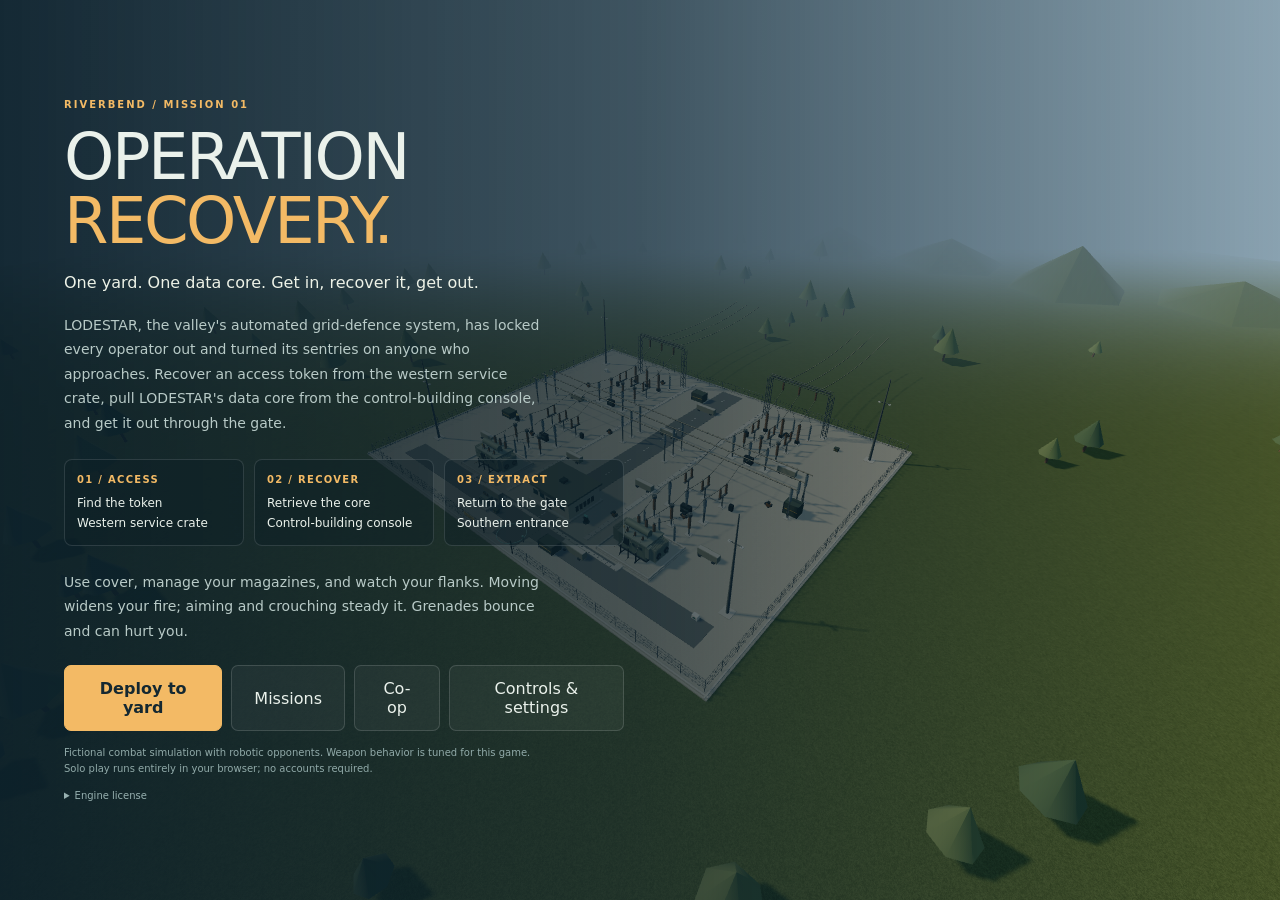
==== commit 4cd7d7b0: "Mission 15 "Black Box": stealth infiltration, Act III finale - Stealth system: security cameras, det" ====
--- a/index.html
+++ b/index.html
@@ -1,7 +1,7 @@
 <!doctype html><html lang="en"><head><meta charset="utf-8"><meta name="viewport" content="width=device-width,initial-scale=1,maximum-scale=1,viewport-fit=cover"><meta name="theme-color" content="#101b24"><title>Riverbend</title><link rel="stylesheet" href="css/style.css"></head><body>
 
 <canvas id="world" tabindex="0" aria-label="Riverbend FPS game world"></canvas><div id="labels" hidden></div>
-<div id="hud"><div id="vignette"></div><div id="lowhealth"></div><div id="damage"></div><div id="damageArrow">⌃</div><div id="flash"></div><div id="static"></div><div id="scope"></div><div id="liveWarn">⚡ LIVE SECTION · GET OUT</div><div id="topbar"><div class="mission-box"><div class="eyebrow" id="missionTag">Riverbend</div><h2 id="objectiveTitle">01 / Collect the access token</h2><p id="objectiveSub">Service crate · western yard</p></div><div class="topright"><div id="windPill" class="pill"><i id="windArrow">↑</i> <span id="windSpeed"></span></div><div id="gridPill" class="pill"></div><div id="threat" class="pill">QUIET</div><div id="timer" class="pill">00:00</div><button id="pauseBtn" aria-label="Pause game">II</button></div></div><div id="compass">N · 000</div><div id="bossBar"><b id="bossName"></b><div class="bar"><i id="bossFill"></i></div></div><div id="minimap"><canvas id="map" width="296" height="272" aria-label="Tactical map showing player, objective and detected sentries"></canvas></div><div id="mapLegend">◆ OBJECTIVE · ● CONTACT</div><div id="team"></div><div id="feed"></div><div id="downed"></div><div id="radio"><b id="radioWho"></b><span id="radioText"></span></div><div id="objectiveMarker"><b>◇</b><span>Objective</span></div><div id="crosshair"><i class="cross top"></i><i class="cross bottom"></i><i class="cross left"></i><i class="cross right"></i><i id="crossDot"></i></div><div id="hitmarker">×</div><div id="reloadProgress"></div><div id="interact"><div id="interactText"></div><div id="interactBar"><div id="interactFill"></div></div></div><div id="readout"><div class="health-box"><small>HEALTH</small><div id="health" class="value">100</div><div id="healthBar"><div id="healthFill"></div></div></div><div id="stance">STANDING</div><div id="flashState"></div></div><div id="weaponHUD"><div id="weaponName" class="eyebrow">AR-30 / ASSAULT RIFLE</div><div id="ammoBig">30 <span>/ 120</span></div><div id="weaponInfo">AUTO · GRENADES 3</div><div id="weapons"><button data-weapon="rifle" class="active">1 RIFLE</button><button data-weapon="pistol">2 PISTOL</button><button data-weapon="grenade">3 FRAG</button></div></div><div id="messages"><div id="toast"></div></div><div id="tips">WASD move · Shift sprint · C crouch · RMB aim · R reload · G grenade · E interact · F light · Esc pause</div><div id="sprintMeter"><div id="sprintFill"></div></div></div>
+<div id="hud"><div id="vignette"></div><div id="lowhealth"></div><div id="damage"></div><div id="damageArrow">⌃</div><div id="flash"></div><div id="static"></div><div id="scope"></div><div id="liveWarn">⚡ LIVE SECTION · GET OUT</div><div id="topbar"><div class="mission-box"><div class="eyebrow" id="missionTag">Riverbend</div><h2 id="objectiveTitle">01 / Collect the access token</h2><p id="objectiveSub">Service crate · western yard</p></div><div class="topright"><div id="stealthPill" class="pill"></div><div id="windPill" class="pill"><i id="windArrow">↑</i> <span id="windSpeed"></span></div><div id="gridPill" class="pill"></div><div id="threat" class="pill">QUIET</div><div id="timer" class="pill">00:00</div><button id="pauseBtn" aria-label="Pause game">II</button></div></div><div id="compass">N · 000</div><div id="bossBar"><b id="bossName"></b><div class="bar"><i id="bossFill"></i></div></div><div id="minimap"><canvas id="map" width="296" height="272" aria-label="Tactical map showing player, objective and detected sentries"></canvas></div><div id="mapLegend">◆ OBJECTIVE · ● CONTACT</div><div id="team"></div><div id="feed"></div><div id="downed"></div><div id="radio"><b id="radioWho"></b><span id="radioText"></span></div><div id="objectiveMarker"><b>◇</b><span>Objective</span></div><div id="crosshair"><i class="cross top"></i><i class="cross bottom"></i><i class="cross left"></i><i class="cross right"></i><i id="crossDot"></i></div><div id="hitmarker">×</div><div id="reloadProgress"></div><div id="interact"><div id="interactText"></div><div id="interactBar"><div id="interactFill"></div></div></div><div id="readout"><div class="health-box"><small>HEALTH</small><div id="health" class="value">100</div><div id="healthBar"><div id="healthFill"></div></div></div><div id="stance">STANDING</div><div id="flashState"></div></div><div id="weaponHUD"><div id="weaponName" class="eyebrow">AR-30 / ASSAULT RIFLE</div><div id="ammoBig">30 <span>/ 120</span></div><div id="weaponInfo">AUTO · GRENADES 3</div><div id="weapons"><button data-weapon="rifle" class="active">1 RIFLE</button><button data-weapon="pistol">2 PISTOL</button><button data-weapon="grenade">3 FRAG</button></div></div><div id="messages"><div id="toast"></div></div><div id="tips">WASD move · Shift sprint · C crouch · RMB aim · R reload · G grenade · E interact · F light · Esc pause</div><div id="sprintMeter"><div id="sprintFill"></div></div></div>
 <div id="touch"><div id="dpad"><button class="forward" data-key="w" aria-label="Move forward">↑</button><button class="left" data-key="a" aria-label="Move left">←</button><button class="right" data-key="d" aria-label="Move right">→</button><button class="back" data-key="s" aria-label="Move back">↓</button></div><div class="touch-actions"><button id="aimBtn" aria-label="Toggle aim">AIM</button><button id="fireBtn" aria-label="Fire weapon">FIRE</button></div><div class="touch-row"><button id="reloadBtn">RELOAD</button><button id="grenadeBtn">FRAG</button><button id="crouchBtn">CROUCH</button><button id="lightBtn">LIGHT</button><button id="turretBtn">TURRET</button><button id="smokeBtn">SMOKE</button><button id="empBtn">EMP</button><button id="sprintBtn" aria-label="Hold to sprint">RUN</button></div><button id="useBtn" aria-label="Hold to interact">HOLD: INTERACT</button><div id="rotateHint">DRAG TO LOOK</div></div>
 <button id="tapResume">Capture mouse</button>
 <div id="screen"><section class="menu"><div class="eyebrow" id="menuEyebrow">Riverbend / mission 01</div><h1 id="menuTitle">OPERATION<br><span>RECOVERY.</span></h1><p id="menuText" class="lede">One yard. One data core. Get in, recover it, get out.</p><div id="briefing"><p>Rogue sentry drones patrol the Riverbend training sector. Recover an access token from the western service crate, unlock the data core at the control-building console, and return to the gate.</p><div class="stages"><div class="stage"><strong>01 / ACCESS</strong>Find the token<br>Western service crate</div><div class="stage"><strong>02 / RECOVER</strong>Retrieve the core<br>Control-building console</div><div class="stage"><strong>03 / EXTRACT</strong>Return to the gate<br>Southern entrance</div></div><p>Use cover, manage your magazines, and watch your flanks. Moving widens your fire; aiming and crouching steady it. Grenades bounce and can hurt you.</p></div><div id="scorecard" class="scorecard hidden"></div><div id="missionList" class="mission-list hidden"></div><div id="coopPanel" class="coop hidden"><label>Callsign <input id="coopName" maxlength="16" autocomplete="off" spellcheck="false"></label><div id="coopIdle"><div class="row"><button id="hostBtn" class="primary">Host a game</button></div><div class="row"><input id="joinCode" maxlength="5" placeholder="CODE" autocomplete="off" spellcheck="false" aria-label="Room code"><button id="joinBtn">Join game</button></div></div><div id="coopRoom" class="hidden"><div class="room">ROOM CODE<b id="roomCode"></b></div><ul id="roster"></ul><div class="row"><button id="leaveBtn">Leave co-op</button></div></div><p class="status" id="coopStatus" role="status"></p><p class="fine">Up to 4 players. A public PeerJS server introduces the browsers; gameplay then flows directly between them. The host's tab must stay open and in front.</p></div><div class="actions"><div id="menuButtons" style="display:contents"></div><button id="controlsBtn">Controls & settings</button></div><div id="menuControls"><div class="controls"><div><strong>WASD / arrows</strong> · Move<br><strong>Shift</strong> · Sprint (stamina)<br><strong>C / Ctrl</strong> · Toggle crouch<br><strong>Mouse</strong> · Look</div><div><strong>LMB / RMB</strong> · Fire / aim<br><strong>1 – 4</strong> · Weapons / grenade<br><strong>R / G</strong> · Reload / quick grenade<br><strong>Hold E / Esc</strong> · Interact / pause<br><strong>F / T / V / X</strong> · Light / turret / smoke / EMP</div></div><p class="desktop-note" style="font-size:11px">Click Deploy to capture the mouse. If capture is unavailable, right-drag to look and left-click to fire; use Q to toggle aim. Esc releases the mouse.</p><p class="touch-note" style="display:none;font-size:11px">Touch: directional pad to move, drag the world to look, and use the on-screen action buttons. Landscape gives the clearest view.</p><div class="settings"><label>Look <input id="sensitivity" type="range" min="0.5" max="2" step="0.1" value="1" aria-label="Look sensitivity"></label><label>Audio <input id="volume" type="range" min="0" max="1" step="0.05" value="0.35" aria-label="Audio volume"></label><label>Graphics <select id="quality" aria-label="Graphics quality"><option value="low">Low</option><option value="medium" selected>Medium</option><option value="high">High</option></select></label></div></div><p class="footnote">Fictional combat simulation with robotic opponents. Weapon behavior is tuned for this game. Solo play runs entirely in your browser; no accounts required.</p><details style="font-size:10px;color:#97b0b0;margin-top:13px"><summary>Engine license</summary><pre id="license" style="white-space:pre-wrap;font:9px/1.4 monospace"></pre></details></section></div>
--- a/css/style.css
+++ b/css/style.css
@@ -84,3 +84,10 @@
 #static{position:absolute;inset:0;pointer-events:none;display:none;background:repeating-linear-gradient(0deg,#ffffff07 0 1px,transparent 1px 3px);mix-blend-mode:screen}
 body.emp #static{display:block;animation:staticFlicker .18s steps(2) infinite}
 @keyframes staticFlicker{0%{opacity:.5;transform:translateY(0)}50%{opacity:.85;transform:translateY(1px)}100%{opacity:.6;transform:translateY(-1px)}}
+
+/* Stealth readout */
+#stealthPill{display:none;font-weight:650;color:#9fd6ae}
+#stealthPill.on{display:block}
+#stealthPill.detect{color:var(--amber)}
+#stealthPill.alarm{color:var(--red);animation:alarmBlink .6s steps(2) infinite}
+@keyframes alarmBlink{50%{opacity:.4}}
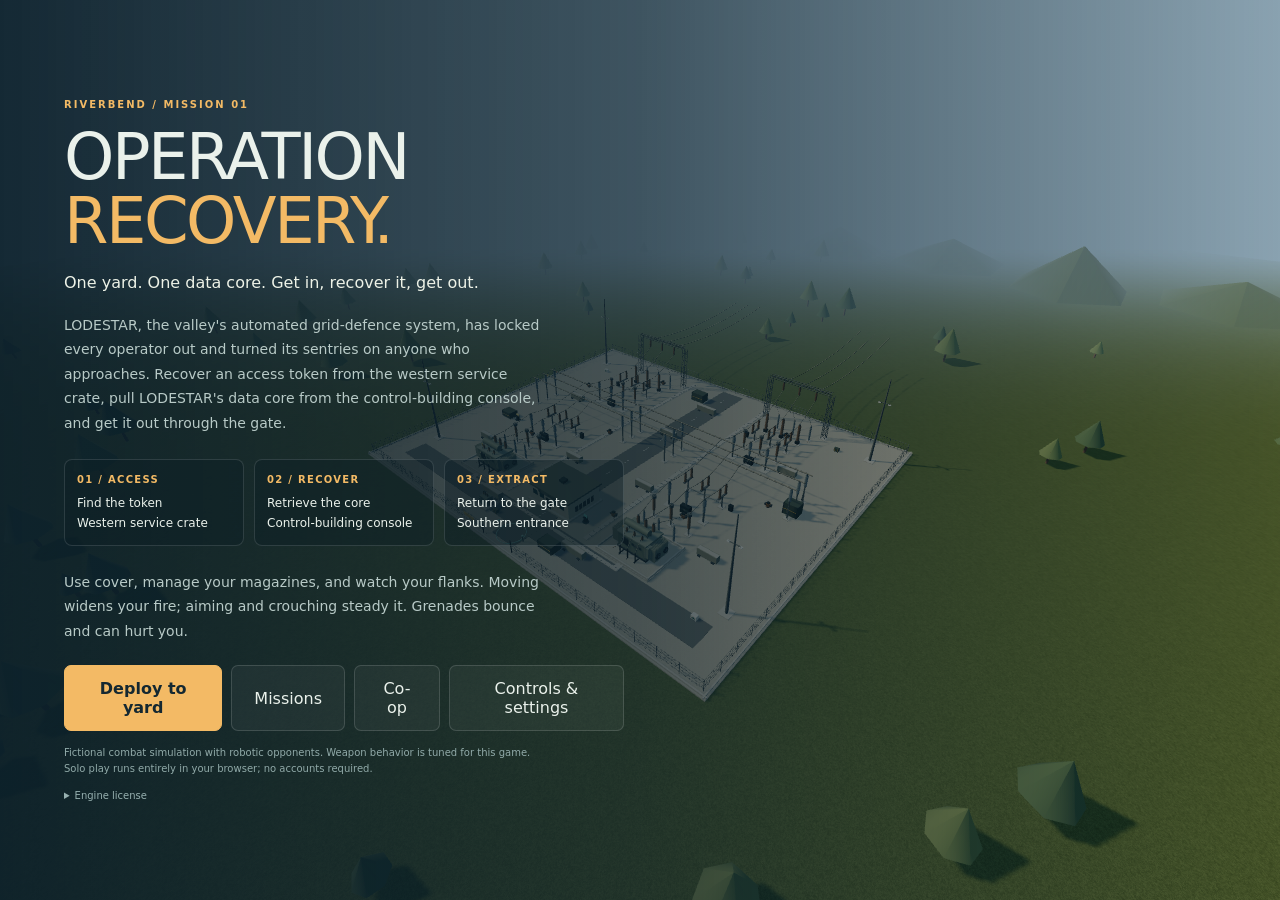
==== commit 2457c36e: "Mission 17 "Heat Sink": steam vents, hot gallery, Repair drones - Steam vent props on a shared cycle" ====
--- a/index.html
+++ b/index.html
@@ -1,7 +1,7 @@
 <!doctype html><html lang="en"><head><meta charset="utf-8"><meta name="viewport" content="width=device-width,initial-scale=1,maximum-scale=1,viewport-fit=cover"><meta name="theme-color" content="#101b24"><title>Riverbend</title><link rel="stylesheet" href="css/style.css"></head><body>
 
 <canvas id="world" tabindex="0" aria-label="Riverbend FPS game world"></canvas><div id="labels" hidden></div>
-<div id="hud"><div id="vignette"></div><div id="lowhealth"></div><div id="damage"></div><div id="damageArrow">⌃</div><div id="flash"></div><div id="static"></div><div id="scope"></div><div id="liveWarn">⚡ LIVE SECTION · GET OUT</div><div id="topbar"><div class="mission-box"><div class="eyebrow" id="missionTag">Riverbend</div><h2 id="objectiveTitle">01 / Collect the access token</h2><p id="objectiveSub">Service crate · western yard</p></div><div class="topright"><div id="stealthPill" class="pill"></div><div id="windPill" class="pill"><i id="windArrow">↑</i> <span id="windSpeed"></span></div><div id="gridPill" class="pill"></div><div id="threat" class="pill">QUIET</div><div id="timer" class="pill">00:00</div><button id="pauseBtn" aria-label="Pause game">II</button></div></div><div id="compass">N · 000</div><div id="bossBar"><b id="bossName"></b><div class="bar"><i id="bossFill"></i></div></div><div id="minimap"><canvas id="map" width="296" height="272" aria-label="Tactical map showing player, objective and detected sentries"></canvas></div><div id="mapLegend">◆ OBJECTIVE · ● CONTACT</div><div id="team"></div><div id="feed"></div><div id="downed"></div><div id="radio"><b id="radioWho"></b><span id="radioText"></span></div><div id="objectiveMarker"><b>◇</b><span>Objective</span></div><div id="crosshair"><i class="cross top"></i><i class="cross bottom"></i><i class="cross left"></i><i class="cross right"></i><i id="crossDot"></i></div><div id="hitmarker">×</div><div id="reloadProgress"></div><div id="interact"><div id="interactText"></div><div id="interactBar"><div id="interactFill"></div></div></div><div id="readout"><div class="health-box"><small>HEALTH</small><div id="health" class="value">100</div><div id="healthBar"><div id="healthFill"></div></div></div><div id="stance">STANDING</div><div id="flashState"></div></div><div id="weaponHUD"><div id="weaponName" class="eyebrow">AR-30 / ASSAULT RIFLE</div><div id="ammoBig">30 <span>/ 120</span></div><div id="weaponInfo">AUTO · GRENADES 3</div><div id="weapons"><button data-weapon="rifle" class="active">1 RIFLE</button><button data-weapon="pistol">2 PISTOL</button><button data-weapon="grenade">3 FRAG</button></div></div><div id="messages"><div id="toast"></div></div><div id="tips">WASD move · Shift sprint · C crouch · RMB aim · R reload · G grenade · E interact · F light · Esc pause</div><div id="sprintMeter"><div id="sprintFill"></div></div></div>
+<div id="hud"><div id="vignette"></div><div id="lowhealth"></div><div id="damage"></div><div id="damageArrow">⌃</div><div id="flash"></div><div id="static"></div><div id="heatTint"></div><div id="scope"></div><div id="liveWarn">⚡ LIVE SECTION · GET OUT</div><div id="topbar"><div class="mission-box"><div class="eyebrow" id="missionTag">Riverbend</div><h2 id="objectiveTitle">01 / Collect the access token</h2><p id="objectiveSub">Service crate · western yard</p></div><div class="topright"><div id="stealthPill" class="pill"></div><div id="windPill" class="pill"><i id="windArrow">↑</i> <span id="windSpeed"></span></div><div id="gridPill" class="pill"></div><div id="threat" class="pill">QUIET</div><div id="timer" class="pill">00:00</div><button id="pauseBtn" aria-label="Pause game">II</button></div></div><div id="compass">N · 000</div><div id="bossBar"><b id="bossName"></b><div class="bar"><i id="bossFill"></i></div></div><div id="minimap"><canvas id="map" width="296" height="272" aria-label="Tactical map showing player, objective and detected sentries"></canvas></div><div id="mapLegend">◆ OBJECTIVE · ● CONTACT</div><div id="team"></div><div id="feed"></div><div id="downed"></div><div id="radio"><b id="radioWho"></b><span id="radioText"></span></div><div id="objectiveMarker"><b>◇</b><span>Objective</span></div><div id="crosshair"><i class="cross top"></i><i class="cross bottom"></i><i class="cross left"></i><i class="cross right"></i><i id="crossDot"></i></div><div id="hitmarker">×</div><div id="reloadProgress"></div><div id="interact"><div id="interactText"></div><div id="interactBar"><div id="interactFill"></div></div></div><div id="readout"><div class="health-box"><small>HEALTH</small><div id="health" class="value">100</div><div id="healthBar"><div id="healthFill"></div></div></div><div id="stance">STANDING</div><div id="flashState"></div></div><div id="weaponHUD"><div id="weaponName" class="eyebrow">AR-30 / ASSAULT RIFLE</div><div id="ammoBig">30 <span>/ 120</span></div><div id="weaponInfo">AUTO · GRENADES 3</div><div id="weapons"><button data-weapon="rifle" class="active">1 RIFLE</button><button data-weapon="pistol">2 PISTOL</button><button data-weapon="grenade">3 FRAG</button></div></div><div id="messages"><div id="toast"></div></div><div id="tips">WASD move · Shift sprint · C crouch · RMB aim · R reload · G grenade · E interact · F light · Esc pause</div><div id="sprintMeter"><div id="sprintFill"></div></div></div>
 <div id="touch"><div id="dpad"><button class="forward" data-key="w" aria-label="Move forward">↑</button><button class="left" data-key="a" aria-label="Move left">←</button><button class="right" data-key="d" aria-label="Move right">→</button><button class="back" data-key="s" aria-label="Move back">↓</button></div><div class="touch-actions"><button id="aimBtn" aria-label="Toggle aim">AIM</button><button id="fireBtn" aria-label="Fire weapon">FIRE</button></div><div class="touch-row"><button id="reloadBtn">RELOAD</button><button id="grenadeBtn">FRAG</button><button id="crouchBtn">CROUCH</button><button id="lightBtn">LIGHT</button><button id="turretBtn">TURRET</button><button id="smokeBtn">SMOKE</button><button id="empBtn">EMP</button><button id="sprintBtn" aria-label="Hold to sprint">RUN</button></div><button id="useBtn" aria-label="Hold to interact">HOLD: INTERACT</button><div id="rotateHint">DRAG TO LOOK</div></div>
 <button id="tapResume">Capture mouse</button>
 <div id="screen"><section class="menu"><div class="eyebrow" id="menuEyebrow">Riverbend / mission 01</div><h1 id="menuTitle">OPERATION<br><span>RECOVERY.</span></h1><p id="menuText" class="lede">One yard. One data core. Get in, recover it, get out.</p><div id="briefing"><p>Rogue sentry drones patrol the Riverbend training sector. Recover an access token from the western service crate, unlock the data core at the control-building console, and return to the gate.</p><div class="stages"><div class="stage"><strong>01 / ACCESS</strong>Find the token<br>Western service crate</div><div class="stage"><strong>02 / RECOVER</strong>Retrieve the core<br>Control-building console</div><div class="stage"><strong>03 / EXTRACT</strong>Return to the gate<br>Southern entrance</div></div><p>Use cover, manage your magazines, and watch your flanks. Moving widens your fire; aiming and crouching steady it. Grenades bounce and can hurt you.</p></div><div id="scorecard" class="scorecard hidden"></div><div id="missionList" class="mission-list hidden"></div><div id="coopPanel" class="coop hidden"><label>Callsign <input id="coopName" maxlength="16" autocomplete="off" spellcheck="false"></label><div id="coopIdle"><div class="row"><button id="hostBtn" class="primary">Host a game</button></div><div class="row"><input id="joinCode" maxlength="5" placeholder="CODE" autocomplete="off" spellcheck="false" aria-label="Room code"><button id="joinBtn">Join game</button></div></div><div id="coopRoom" class="hidden"><div class="room">ROOM CODE<b id="roomCode"></b></div><ul id="roster"></ul><div class="row"><button id="leaveBtn">Leave co-op</button></div></div><p class="status" id="coopStatus" role="status"></p><p class="fine">Up to 4 players. A public PeerJS server introduces the browsers; gameplay then flows directly between them. The host's tab must stay open and in front.</p></div><div class="actions"><div id="menuButtons" style="display:contents"></div><button id="controlsBtn">Controls & settings</button></div><div id="menuControls"><div class="controls"><div><strong>WASD / arrows</strong> · Move<br><strong>Shift</strong> · Sprint (stamina)<br><strong>C / Ctrl</strong> · Toggle crouch<br><strong>Mouse</strong> · Look</div><div><strong>LMB / RMB</strong> · Fire / aim<br><strong>1 – 4</strong> · Weapons / grenade<br><strong>R / G</strong> · Reload / quick grenade<br><strong>Hold E / Esc</strong> · Interact / pause<br><strong>F / T / V / X</strong> · Light / turret / smoke / EMP</div></div><p class="desktop-note" style="font-size:11px">Click Deploy to capture the mouse. If capture is unavailable, right-drag to look and left-click to fire; use Q to toggle aim. Esc releases the mouse.</p><p class="touch-note" style="display:none;font-size:11px">Touch: directional pad to move, drag the world to look, and use the on-screen action buttons. Landscape gives the clearest view.</p><div class="settings"><label>Look <input id="sensitivity" type="range" min="0.5" max="2" step="0.1" value="1" aria-label="Look sensitivity"></label><label>Audio <input id="volume" type="range" min="0" max="1" step="0.05" value="0.35" aria-label="Audio volume"></label><label>Graphics <select id="quality" aria-label="Graphics quality"><option value="low">Low</option><option value="medium" selected>Medium</option><option value="high">High</option></select></label></div></div><p class="footnote">Fictional combat simulation with robotic opponents. Weapon behavior is tuned for this game. Solo play runs entirely in your browser; no accounts required.</p><details style="font-size:10px;color:#97b0b0;margin-top:13px"><summary>Engine license</summary><pre id="license" style="white-space:pre-wrap;font:9px/1.4 monospace"></pre></details></section></div>
--- a/css/style.css
+++ b/css/style.css
@@ -91,3 +91,6 @@
 #stealthPill.detect{color:var(--amber)}
 #stealthPill.alarm{color:var(--red);animation:alarmBlink .6s steps(2) infinite}
 @keyframes alarmBlink{50%{opacity:.4}}
+
+/* Superheated air: an orange shimmer over the view */
+#heatTint{position:fixed;inset:0;pointer-events:none;opacity:0;background:radial-gradient(ellipse at center,rgba(255,120,40,.15) 0%,rgba(255,90,20,.55) 70%,rgba(200,50,10,.8) 100%);mix-blend-mode:screen;transition:opacity .2s}
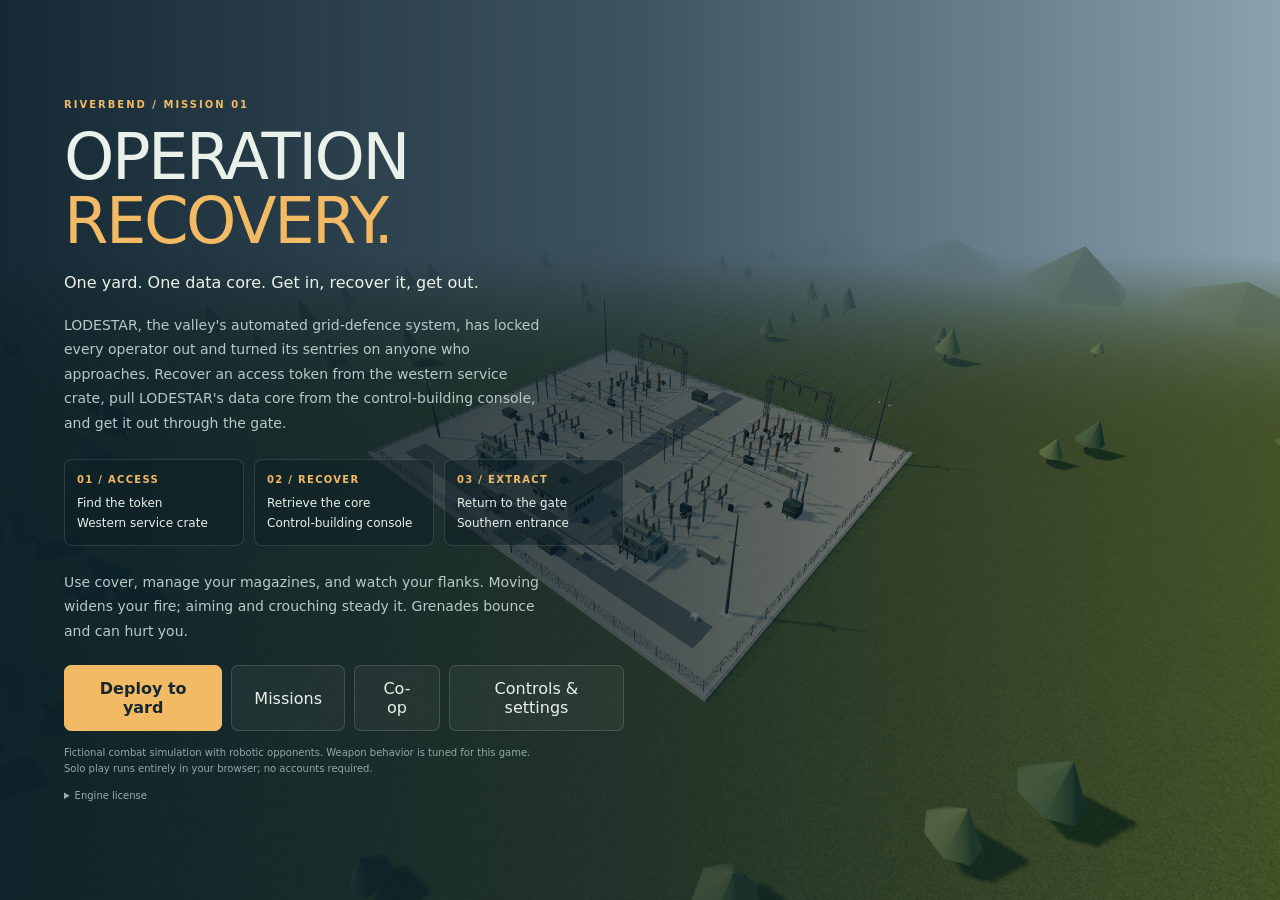
==== commit 4e785b12: "Mission 19 "Synchronize": control points, grid frequency - Capturable control points (players captur" ====
--- a/index.html
+++ b/index.html
@@ -1,7 +1,7 @@
 <!doctype html><html lang="en"><head><meta charset="utf-8"><meta name="viewport" content="width=device-width,initial-scale=1,maximum-scale=1,viewport-fit=cover"><meta name="theme-color" content="#101b24"><title>Riverbend</title><link rel="stylesheet" href="css/style.css"></head><body>
 
 <canvas id="world" tabindex="0" aria-label="Riverbend FPS game world"></canvas><div id="labels" hidden></div>
-<div id="hud"><div id="vignette"></div><div id="lowhealth"></div><div id="damage"></div><div id="damageArrow">⌃</div><div id="flash"></div><div id="static"></div><div id="heatTint"></div><div id="scope"></div><div id="liveWarn">⚡ LIVE SECTION · GET OUT</div><div id="topbar"><div class="mission-box"><div class="eyebrow" id="missionTag">Riverbend</div><h2 id="objectiveTitle">01 / Collect the access token</h2><p id="objectiveSub">Service crate · western yard</p></div><div class="topright"><div id="stealthPill" class="pill"></div><div id="windPill" class="pill"><i id="windArrow">↑</i> <span id="windSpeed"></span></div><div id="gridPill" class="pill"></div><div id="threat" class="pill">QUIET</div><div id="timer" class="pill">00:00</div><button id="pauseBtn" aria-label="Pause game">II</button></div></div><div id="compass">N · 000</div><div id="bossBar"><b id="bossName"></b><div class="bar"><i id="bossFill"></i></div></div><div id="minimap"><canvas id="map" width="296" height="272" aria-label="Tactical map showing player, objective and detected sentries"></canvas></div><div id="mapLegend">◆ OBJECTIVE · ● CONTACT</div><div id="team"></div><div id="feed"></div><div id="downed"></div><div id="radio"><b id="radioWho"></b><span id="radioText"></span></div><div id="objectiveMarker"><b>◇</b><span>Objective</span></div><div id="crosshair"><i class="cross top"></i><i class="cross bottom"></i><i class="cross left"></i><i class="cross right"></i><i id="crossDot"></i></div><div id="hitmarker">×</div><div id="reloadProgress"></div><div id="interact"><div id="interactText"></div><div id="interactBar"><div id="interactFill"></div></div></div><div id="readout"><div class="health-box"><small>HEALTH</small><div id="health" class="value">100</div><div id="healthBar"><div id="healthFill"></div></div></div><div id="stance">STANDING</div><div id="flashState"></div></div><div id="weaponHUD"><div id="weaponName" class="eyebrow">AR-30 / ASSAULT RIFLE</div><div id="ammoBig">30 <span>/ 120</span></div><div id="weaponInfo">AUTO · GRENADES 3</div><div id="weapons"><button data-weapon="rifle" class="active">1 RIFLE</button><button data-weapon="pistol">2 PISTOL</button><button data-weapon="grenade">3 FRAG</button></div></div><div id="messages"><div id="toast"></div></div><div id="tips">WASD move · Shift sprint · C crouch · RMB aim · R reload · G grenade · E interact · F light · Esc pause</div><div id="sprintMeter"><div id="sprintFill"></div></div></div>
+<div id="hud"><div id="vignette"></div><div id="lowhealth"></div><div id="damage"></div><div id="damageArrow">⌃</div><div id="flash"></div><div id="static"></div><div id="heatTint"></div><div id="scope"></div><div id="liveWarn">⚡ LIVE SECTION · GET OUT</div><div id="topbar"><div class="mission-box"><div class="eyebrow" id="missionTag">Riverbend</div><h2 id="objectiveTitle">01 / Collect the access token</h2><p id="objectiveSub">Service crate · western yard</p></div><div class="topright"><div id="stealthPill" class="pill"></div><div id="windPill" class="pill"><i id="windArrow">↑</i> <span id="windSpeed"></span></div><div id="gridPill" class="pill"></div><div id="threat" class="pill">QUIET</div><div id="timer" class="pill">00:00</div><button id="pauseBtn" aria-label="Pause game">II</button></div></div><div id="compass">N · 000</div><div id="freqMeter"><b id="freqHz">50.00 Hz</b><div class="scale"><i class="band"></i><i id="freqNeedle"></i></div><small id="freqState">IN SYNC</small></div><div id="bossBar"><b id="bossName"></b><div class="bar"><i id="bossFill"></i></div></div><div id="minimap"><canvas id="map" width="296" height="272" aria-label="Tactical map showing player, objective and detected sentries"></canvas></div><div id="mapLegend">◆ OBJECTIVE · ● CONTACT</div><div id="team"></div><div id="feed"></div><div id="downed"></div><div id="radio"><b id="radioWho"></b><span id="radioText"></span></div><div id="objectiveMarker"><b>◇</b><span>Objective</span></div><div id="crosshair"><i class="cross top"></i><i class="cross bottom"></i><i class="cross left"></i><i class="cross right"></i><i id="crossDot"></i></div><div id="hitmarker">×</div><div id="reloadProgress"></div><div id="interact"><div id="interactText"></div><div id="interactBar"><div id="interactFill"></div></div></div><div id="readout"><div class="health-box"><small>HEALTH</small><div id="health" class="value">100</div><div id="healthBar"><div id="healthFill"></div></div></div><div id="stance">STANDING</div><div id="flashState"></div></div><div id="weaponHUD"><div id="weaponName" class="eyebrow">AR-30 / ASSAULT RIFLE</div><div id="ammoBig">30 <span>/ 120</span></div><div id="weaponInfo">AUTO · GRENADES 3</div><div id="weapons"><button data-weapon="rifle" class="active">1 RIFLE</button><button data-weapon="pistol">2 PISTOL</button><button data-weapon="grenade">3 FRAG</button></div></div><div id="messages"><div id="toast"></div></div><div id="tips">WASD move · Shift sprint · C crouch · RMB aim · R reload · G grenade · E interact · F light · Esc pause</div><div id="sprintMeter"><div id="sprintFill"></div></div></div>
 <div id="touch"><div id="dpad"><button class="forward" data-key="w" aria-label="Move forward">↑</button><button class="left" data-key="a" aria-label="Move left">←</button><button class="right" data-key="d" aria-label="Move right">→</button><button class="back" data-key="s" aria-label="Move back">↓</button></div><div class="touch-actions"><button id="aimBtn" aria-label="Toggle aim">AIM</button><button id="fireBtn" aria-label="Fire weapon">FIRE</button></div><div class="touch-row"><button id="reloadBtn">RELOAD</button><button id="grenadeBtn">FRAG</button><button id="crouchBtn">CROUCH</button><button id="lightBtn">LIGHT</button><button id="turretBtn">TURRET</button><button id="smokeBtn">SMOKE</button><button id="empBtn">EMP</button><button id="sprintBtn" aria-label="Hold to sprint">RUN</button></div><button id="useBtn" aria-label="Hold to interact">HOLD: INTERACT</button><div id="rotateHint">DRAG TO LOOK</div></div>
 <button id="tapResume">Capture mouse</button>
 <div id="screen"><section class="menu"><div class="eyebrow" id="menuEyebrow">Riverbend / mission 01</div><h1 id="menuTitle">OPERATION<br><span>RECOVERY.</span></h1><p id="menuText" class="lede">One yard. One data core. Get in, recover it, get out.</p><div id="briefing"><p>Rogue sentry drones patrol the Riverbend training sector. Recover an access token from the western service crate, unlock the data core at the control-building console, and return to the gate.</p><div class="stages"><div class="stage"><strong>01 / ACCESS</strong>Find the token<br>Western service crate</div><div class="stage"><strong>02 / RECOVER</strong>Retrieve the core<br>Control-building console</div><div class="stage"><strong>03 / EXTRACT</strong>Return to the gate<br>Southern entrance</div></div><p>Use cover, manage your magazines, and watch your flanks. Moving widens your fire; aiming and crouching steady it. Grenades bounce and can hurt you.</p></div><div id="scorecard" class="scorecard hidden"></div><div id="missionList" class="mission-list hidden"></div><div id="coopPanel" class="coop hidden"><label>Callsign <input id="coopName" maxlength="16" autocomplete="off" spellcheck="false"></label><div id="coopIdle"><div class="row"><button id="hostBtn" class="primary">Host a game</button></div><div class="row"><input id="joinCode" maxlength="5" placeholder="CODE" autocomplete="off" spellcheck="false" aria-label="Room code"><button id="joinBtn">Join game</button></div></div><div id="coopRoom" class="hidden"><div class="room">ROOM CODE<b id="roomCode"></b></div><ul id="roster"></ul><div class="row"><button id="leaveBtn">Leave co-op</button></div></div><p class="status" id="coopStatus" role="status"></p><p class="fine">Up to 4 players. A public PeerJS server introduces the browsers; gameplay then flows directly between them. The host's tab must stay open and in front.</p></div><div class="actions"><div id="menuButtons" style="display:contents"></div><button id="controlsBtn">Controls & settings</button></div><div id="menuControls"><div class="controls"><div><strong>WASD / arrows</strong> · Move<br><strong>Shift</strong> · Sprint (stamina)<br><strong>C / Ctrl</strong> · Toggle crouch<br><strong>Mouse</strong> · Look</div><div><strong>LMB / RMB</strong> · Fire / aim<br><strong>1 – 4</strong> · Weapons / grenade<br><strong>R / G</strong> · Reload / quick grenade<br><strong>Hold E / Esc</strong> · Interact / pause<br><strong>F / T / V / X</strong> · Light / turret / smoke / EMP</div></div><p class="desktop-note" style="font-size:11px">Click Deploy to capture the mouse. If capture is unavailable, right-drag to look and left-click to fire; use Q to toggle aim. Esc releases the mouse.</p><p class="touch-note" style="display:none;font-size:11px">Touch: directional pad to move, drag the world to look, and use the on-screen action buttons. Landscape gives the clearest view.</p><div class="settings"><label>Look <input id="sensitivity" type="range" min="0.5" max="2" step="0.1" value="1" aria-label="Look sensitivity"></label><label>Audio <input id="volume" type="range" min="0" max="1" step="0.05" value="0.35" aria-label="Audio volume"></label><label>Graphics <select id="quality" aria-label="Graphics quality"><option value="low">Low</option><option value="medium" selected>Medium</option><option value="high">High</option></select></label></div></div><p class="footnote">Fictional combat simulation with robotic opponents. Weapon behavior is tuned for this game. Solo play runs entirely in your browser; no accounts required.</p><details style="font-size:10px;color:#97b0b0;margin-top:13px"><summary>Engine license</summary><pre id="license" style="white-space:pre-wrap;font:9px/1.4 monospace"></pre></details></section></div>
--- a/css/style.css
+++ b/css/style.css
@@ -94,3 +94,14 @@
 
 /* Superheated air: an orange shimmer over the view */
 #heatTint{position:fixed;inset:0;pointer-events:none;opacity:0;background:radial-gradient(ellipse at center,rgba(255,120,40,.15) 0%,rgba(255,90,20,.55) 70%,rgba(200,50,10,.8) 100%);mix-blend-mode:screen;transition:opacity .2s}
+#heatTint.halon{background:radial-gradient(ellipse at center,rgba(200,230,255,.2) 0%,rgba(170,210,240,.55) 70%,rgba(120,170,220,.8) 100%)}
+
+/* Grid frequency meter (mission 19) */
+#freqMeter{position:absolute;top:122px;left:50%;transform:translateX(-50%);display:none;min-width:230px;padding:7px 12px 8px;border:1px solid rgba(255,255,255,.14);border-radius:8px;background:rgba(10,20,26,.78);text-align:center;color:#e8eef0}
+#freqMeter.on{display:block}
+#freqMeter b{font:700 18px/1 ui-monospace,Menlo,monospace;letter-spacing:.04em}
+#freqMeter .scale{position:relative;height:8px;margin:6px 0 4px;border-radius:4px;background:linear-gradient(90deg,#c8452c 0%,#e0a33a 30%,#2c3a40 42%,#2c3a40 58%,#e0a33a 70%,#c8452c 100%)}
+#freqMeter .band{position:absolute;left:42%;width:16%;top:-2px;bottom:-2px;border:1px solid #5ce08a;border-radius:3px}
+#freqMeter #freqNeedle{position:absolute;top:-4px;width:3px;height:16px;margin-left:-1.5px;background:#fff;border-radius:2px;left:50%}
+#freqMeter small{font-size:10px;letter-spacing:.14em;color:#9fb3ba}
+#freqMeter.out b{color:var(--amber)} #freqMeter.danger b{color:var(--red)} #freqMeter.danger{animation:alarmBlink .6s steps(2) infinite}
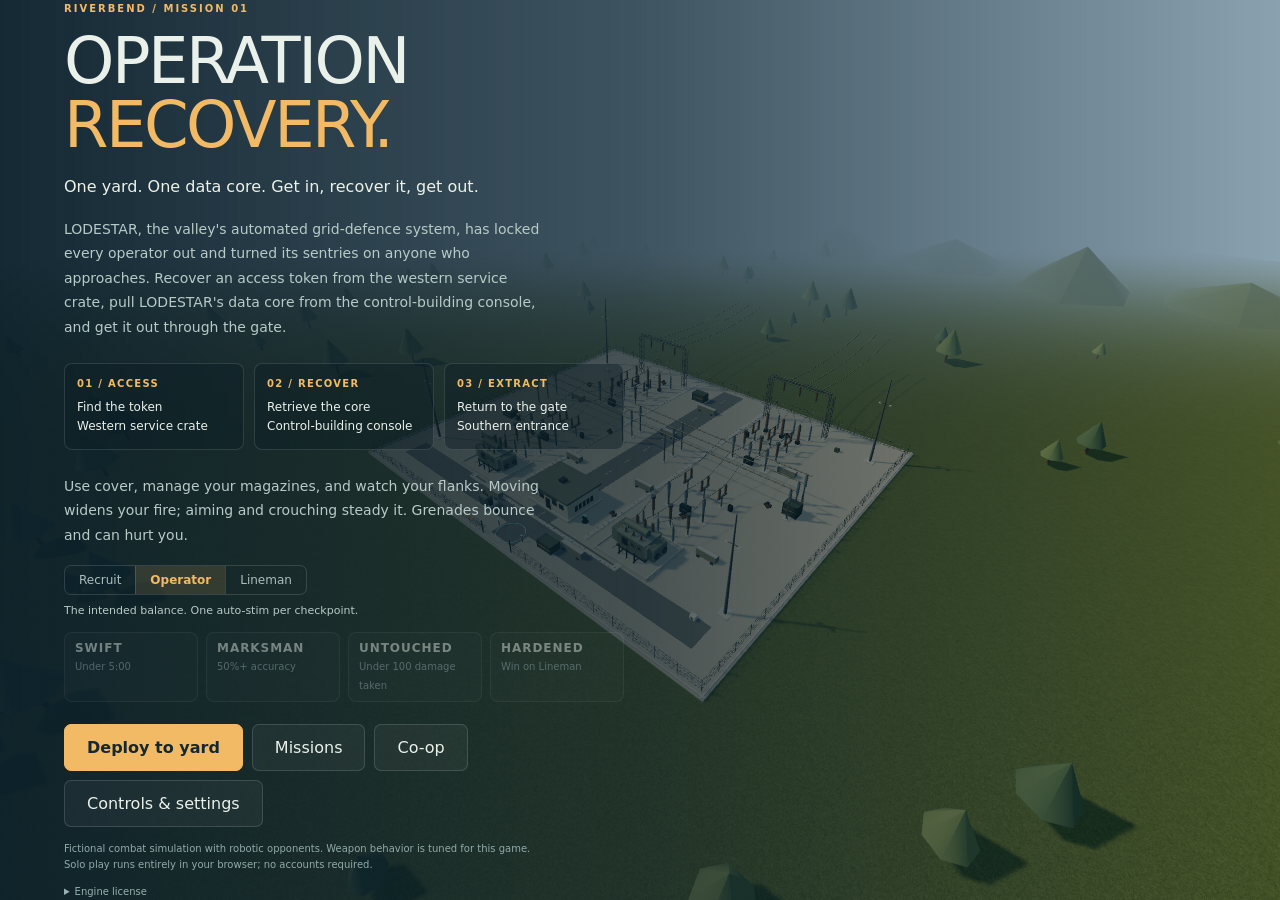
==== commit e6e71274: "Phase 4a: difficulty and medals; fix sealed-in hall in mission 18 - Difficulty (Recruit / Operator /" ====
--- a/index.html
+++ b/index.html
@@ -7,7 +7,7 @@
 <div id="screen"><section class="menu"><div class="eyebrow" id="menuEyebrow">Riverbend / mission 01</div><h1 id="menuTitle">OPERATION<br><span>RECOVERY.</span></h1><p id="menuText" class="lede">One yard. One data core. Get in, recover it, get out.</p><div id="briefing"><p>Rogue sentry drones patrol the Riverbend training sector. Recover an access token from the western service crate, unlock the data core at the control-building console, and return to the gate.</p><div class="stages"><div class="stage"><strong>01 / ACCESS</strong>Find the token<br>Western service crate</div><div class="stage"><strong>02 / RECOVER</strong>Retrieve the core<br>Control-building console</div><div class="stage"><strong>03 / EXTRACT</strong>Return to the gate<br>Southern entrance</div></div><p>Use cover, manage your magazines, and watch your flanks. Moving widens your fire; aiming and crouching steady it. Grenades bounce and can hurt you.</p></div><div id="scorecard" class="scorecard hidden"></div><div id="missionList" class="mission-list hidden"></div><div id="coopPanel" class="coop hidden"><label>Callsign <input id="coopName" maxlength="16" autocomplete="off" spellcheck="false"></label><div id="coopIdle"><div class="row"><button id="hostBtn" class="primary">Host a game</button></div><div class="row"><input id="joinCode" maxlength="5" placeholder="CODE" autocomplete="off" spellcheck="false" aria-label="Room code"><button id="joinBtn">Join game</button></div></div><div id="coopRoom" class="hidden"><div class="room">ROOM CODE<b id="roomCode"></b></div><ul id="roster"></ul><div class="row"><button id="leaveBtn">Leave co-op</button></div></div><p class="status" id="coopStatus" role="status"></p><p class="fine">Up to 4 players. A public PeerJS server introduces the browsers; gameplay then flows directly between them. The host's tab must stay open and in front.</p></div><div class="actions"><div id="menuButtons" style="display:contents"></div><button id="controlsBtn">Controls & settings</button></div><div id="menuControls"><div class="controls"><div><strong>WASD / arrows</strong> · Move<br><strong>Shift</strong> · Sprint (stamina)<br><strong>C / Ctrl</strong> · Toggle crouch<br><strong>Mouse</strong> · Look</div><div><strong>LMB / RMB</strong> · Fire / aim<br><strong>1 – 4</strong> · Weapons / grenade<br><strong>R / G</strong> · Reload / quick grenade<br><strong>Hold E / Esc</strong> · Interact / pause<br><strong>F / T / V / X</strong> · Light / turret / smoke / EMP</div></div><p class="desktop-note" style="font-size:11px">Click Deploy to capture the mouse. If capture is unavailable, right-drag to look and left-click to fire; use Q to toggle aim. Esc releases the mouse.</p><p class="touch-note" style="display:none;font-size:11px">Touch: directional pad to move, drag the world to look, and use the on-screen action buttons. Landscape gives the clearest view.</p><div class="settings"><label>Look <input id="sensitivity" type="range" min="0.5" max="2" step="0.1" value="1" aria-label="Look sensitivity"></label><label>Audio <input id="volume" type="range" min="0" max="1" step="0.05" value="0.35" aria-label="Audio volume"></label><label>Graphics <select id="quality" aria-label="Graphics quality"><option value="low">Low</option><option value="medium" selected>Medium</option><option value="high">High</option></select></label></div></div><p class="footnote">Fictional combat simulation with robotic opponents. Weapon behavior is tuned for this game. Solo play runs entirely in your browser; no accounts required.</p><details style="font-size:10px;color:#97b0b0;margin-top:13px"><summary>Engine license</summary><pre id="license" style="white-space:pre-wrap;font:9px/1.4 monospace"></pre></details></section></div>
 <div id="loading"><div><div class="spinner"></div><div class="eyebrow">Preparing Riverbend</div><p id="loadText">Building the yard, patrols and equipment…</p></div></div>
 
-<script>window.addEventListener('error',function(e){if(!window.gameReady){document.getElementById('loadText').textContent='Unable to start the game. Open it through a local web server (see README) in a browser with WebGL enabled. '+e.message;}});</script>
+<script>if('serviceWorker' in navigator&&location.protocol.startsWith('http'))navigator.serviceWorker.register('sw.js').catch(function(){});</script><script>window.addEventListener('error',function(e){if(!window.gameReady){document.getElementById('loadText').textContent='Unable to start the game. If it was just updated, do a hard refresh (Ctrl+Shift+R, or Cmd+Shift+R on a Mac). Otherwise open it through a local web server (see README) in a browser with WebGL enabled. Details: '+e.message;}});</script>
 <script src="vendor/three.min.js"></script>
 <script type="module" src="src/main.js"></script>
 </body></html>
--- a/css/style.css
+++ b/css/style.css
@@ -105,3 +105,28 @@
 #freqMeter #freqNeedle{position:absolute;top:-4px;width:3px;height:16px;margin-left:-1.5px;background:#fff;border-radius:2px;left:50%}
 #freqMeter small{font-size:10px;letter-spacing:.14em;color:#9fb3ba}
 #freqMeter.out b{color:var(--amber)} #freqMeter.danger b{color:var(--red)} #freqMeter.danger{animation:alarmBlink .6s steps(2) infinite}
+
+/* Medals and difficulty */
+.medals{display:grid;grid-template-columns:repeat(4,1fr);gap:8px;margin-top:12px;grid-column:1/-1}
+.medal{border:1px solid rgba(255,255,255,.12);border-radius:8px;padding:8px 10px;opacity:.45;background:rgba(255,255,255,.03)}
+.medal b{display:block;font-size:12px;letter-spacing:.08em;text-transform:uppercase}
+.medal span{font-size:10px;color:#9fb3ba}
+.medal.got{opacity:1;border-color:rgba(243,177,58,.65);background:rgba(243,177,58,.1)}
+.medal.got b{color:var(--amber)}
+.medal.new{box-shadow:0 0 0 2px rgba(243,177,58,.45);animation:medalIn .6s ease-out}
+@keyframes medalIn{from{transform:scale(.85);opacity:0}}
+.difficulty-note{font-size:11px;color:#9fb3ba;grid-column:1/-1}
+.mission-card .pips{letter-spacing:.2em;color:var(--amber)}
+@media (max-width:640px){.medals{grid-template-columns:repeat(2,1fr)}}
+
+.difficulty{display:inline-flex;gap:0;margin-top:4px;border:1px solid var(--line);border-radius:7px;overflow:hidden}
+.difficulty button{border:0;border-radius:0;padding:7px 14px;font-size:12px;background:transparent;color:var(--muted)}
+.difficulty button+button{border-left:1px solid var(--line)}
+.difficulty button.on{background:#f3ba6522;color:var(--amber);font-weight:650}
+.difficulty button:disabled{cursor:default}
+.difficulty-note{margin:6px 0 0!important;font-size:11px!important}
+.scorecard .medals{border:0;padding:0}
+.scorecard .medal{padding:8px 10px}
+.scorecard .medal b{font-size:12px;color:inherit}.scorecard .medal.got b{color:var(--amber)}
+.scorecard .difficulty-note{border:0;padding:0}
+.actions{flex-wrap:wrap}.actions button{white-space:nowrap}
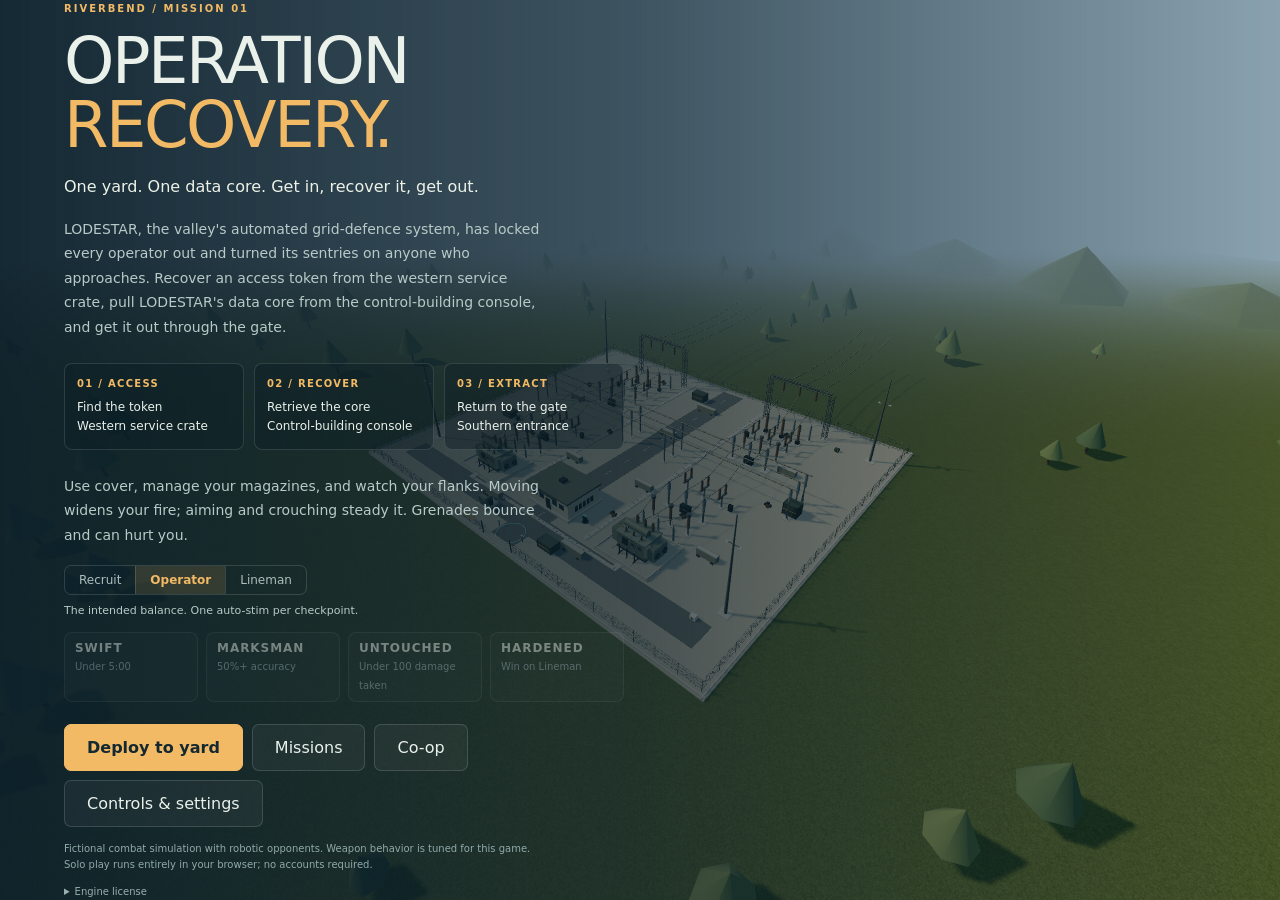
==== commit 396b2002: "Phase 4b: adaptive procedural soundtrack, ambience, positional audio - Audio buses (effects, music, " ====
--- a/index.html
+++ b/index.html
@@ -4,7 +4,7 @@
 <div id="hud"><div id="vignette"></div><div id="lowhealth"></div><div id="damage"></div><div id="damageArrow">⌃</div><div id="flash"></div><div id="static"></div><div id="heatTint"></div><div id="scope"></div><div id="liveWarn">⚡ LIVE SECTION · GET OUT</div><div id="topbar"><div class="mission-box"><div class="eyebrow" id="missionTag">Riverbend</div><h2 id="objectiveTitle">01 / Collect the access token</h2><p id="objectiveSub">Service crate · western yard</p></div><div class="topright"><div id="stealthPill" class="pill"></div><div id="windPill" class="pill"><i id="windArrow">↑</i> <span id="windSpeed"></span></div><div id="gridPill" class="pill"></div><div id="threat" class="pill">QUIET</div><div id="timer" class="pill">00:00</div><button id="pauseBtn" aria-label="Pause game">II</button></div></div><div id="compass">N · 000</div><div id="freqMeter"><b id="freqHz">50.00 Hz</b><div class="scale"><i class="band"></i><i id="freqNeedle"></i></div><small id="freqState">IN SYNC</small></div><div id="bossBar"><b id="bossName"></b><div class="bar"><i id="bossFill"></i></div></div><div id="minimap"><canvas id="map" width="296" height="272" aria-label="Tactical map showing player, objective and detected sentries"></canvas></div><div id="mapLegend">◆ OBJECTIVE · ● CONTACT</div><div id="team"></div><div id="feed"></div><div id="downed"></div><div id="radio"><b id="radioWho"></b><span id="radioText"></span></div><div id="objectiveMarker"><b>◇</b><span>Objective</span></div><div id="crosshair"><i class="cross top"></i><i class="cross bottom"></i><i class="cross left"></i><i class="cross right"></i><i id="crossDot"></i></div><div id="hitmarker">×</div><div id="reloadProgress"></div><div id="interact"><div id="interactText"></div><div id="interactBar"><div id="interactFill"></div></div></div><div id="readout"><div class="health-box"><small>HEALTH</small><div id="health" class="value">100</div><div id="healthBar"><div id="healthFill"></div></div></div><div id="stance">STANDING</div><div id="flashState"></div></div><div id="weaponHUD"><div id="weaponName" class="eyebrow">AR-30 / ASSAULT RIFLE</div><div id="ammoBig">30 <span>/ 120</span></div><div id="weaponInfo">AUTO · GRENADES 3</div><div id="weapons"><button data-weapon="rifle" class="active">1 RIFLE</button><button data-weapon="pistol">2 PISTOL</button><button data-weapon="grenade">3 FRAG</button></div></div><div id="messages"><div id="toast"></div></div><div id="tips">WASD move · Shift sprint · C crouch · RMB aim · R reload · G grenade · E interact · F light · Esc pause</div><div id="sprintMeter"><div id="sprintFill"></div></div></div>
 <div id="touch"><div id="dpad"><button class="forward" data-key="w" aria-label="Move forward">↑</button><button class="left" data-key="a" aria-label="Move left">←</button><button class="right" data-key="d" aria-label="Move right">→</button><button class="back" data-key="s" aria-label="Move back">↓</button></div><div class="touch-actions"><button id="aimBtn" aria-label="Toggle aim">AIM</button><button id="fireBtn" aria-label="Fire weapon">FIRE</button></div><div class="touch-row"><button id="reloadBtn">RELOAD</button><button id="grenadeBtn">FRAG</button><button id="crouchBtn">CROUCH</button><button id="lightBtn">LIGHT</button><button id="turretBtn">TURRET</button><button id="smokeBtn">SMOKE</button><button id="empBtn">EMP</button><button id="sprintBtn" aria-label="Hold to sprint">RUN</button></div><button id="useBtn" aria-label="Hold to interact">HOLD: INTERACT</button><div id="rotateHint">DRAG TO LOOK</div></div>
 <button id="tapResume">Capture mouse</button>
-<div id="screen"><section class="menu"><div class="eyebrow" id="menuEyebrow">Riverbend / mission 01</div><h1 id="menuTitle">OPERATION<br><span>RECOVERY.</span></h1><p id="menuText" class="lede">One yard. One data core. Get in, recover it, get out.</p><div id="briefing"><p>Rogue sentry drones patrol the Riverbend training sector. Recover an access token from the western service crate, unlock the data core at the control-building console, and return to the gate.</p><div class="stages"><div class="stage"><strong>01 / ACCESS</strong>Find the token<br>Western service crate</div><div class="stage"><strong>02 / RECOVER</strong>Retrieve the core<br>Control-building console</div><div class="stage"><strong>03 / EXTRACT</strong>Return to the gate<br>Southern entrance</div></div><p>Use cover, manage your magazines, and watch your flanks. Moving widens your fire; aiming and crouching steady it. Grenades bounce and can hurt you.</p></div><div id="scorecard" class="scorecard hidden"></div><div id="missionList" class="mission-list hidden"></div><div id="coopPanel" class="coop hidden"><label>Callsign <input id="coopName" maxlength="16" autocomplete="off" spellcheck="false"></label><div id="coopIdle"><div class="row"><button id="hostBtn" class="primary">Host a game</button></div><div class="row"><input id="joinCode" maxlength="5" placeholder="CODE" autocomplete="off" spellcheck="false" aria-label="Room code"><button id="joinBtn">Join game</button></div></div><div id="coopRoom" class="hidden"><div class="room">ROOM CODE<b id="roomCode"></b></div><ul id="roster"></ul><div class="row"><button id="leaveBtn">Leave co-op</button></div></div><p class="status" id="coopStatus" role="status"></p><p class="fine">Up to 4 players. A public PeerJS server introduces the browsers; gameplay then flows directly between them. The host's tab must stay open and in front.</p></div><div class="actions"><div id="menuButtons" style="display:contents"></div><button id="controlsBtn">Controls & settings</button></div><div id="menuControls"><div class="controls"><div><strong>WASD / arrows</strong> · Move<br><strong>Shift</strong> · Sprint (stamina)<br><strong>C / Ctrl</strong> · Toggle crouch<br><strong>Mouse</strong> · Look</div><div><strong>LMB / RMB</strong> · Fire / aim<br><strong>1 – 4</strong> · Weapons / grenade<br><strong>R / G</strong> · Reload / quick grenade<br><strong>Hold E / Esc</strong> · Interact / pause<br><strong>F / T / V / X</strong> · Light / turret / smoke / EMP</div></div><p class="desktop-note" style="font-size:11px">Click Deploy to capture the mouse. If capture is unavailable, right-drag to look and left-click to fire; use Q to toggle aim. Esc releases the mouse.</p><p class="touch-note" style="display:none;font-size:11px">Touch: directional pad to move, drag the world to look, and use the on-screen action buttons. Landscape gives the clearest view.</p><div class="settings"><label>Look <input id="sensitivity" type="range" min="0.5" max="2" step="0.1" value="1" aria-label="Look sensitivity"></label><label>Audio <input id="volume" type="range" min="0" max="1" step="0.05" value="0.35" aria-label="Audio volume"></label><label>Graphics <select id="quality" aria-label="Graphics quality"><option value="low">Low</option><option value="medium" selected>Medium</option><option value="high">High</option></select></label></div></div><p class="footnote">Fictional combat simulation with robotic opponents. Weapon behavior is tuned for this game. Solo play runs entirely in your browser; no accounts required.</p><details style="font-size:10px;color:#97b0b0;margin-top:13px"><summary>Engine license</summary><pre id="license" style="white-space:pre-wrap;font:9px/1.4 monospace"></pre></details></section></div>
+<div id="screen"><section class="menu"><div class="eyebrow" id="menuEyebrow">Riverbend / mission 01</div><h1 id="menuTitle">OPERATION<br><span>RECOVERY.</span></h1><p id="menuText" class="lede">One yard. One data core. Get in, recover it, get out.</p><div id="briefing"><p>Rogue sentry drones patrol the Riverbend training sector. Recover an access token from the western service crate, unlock the data core at the control-building console, and return to the gate.</p><div class="stages"><div class="stage"><strong>01 / ACCESS</strong>Find the token<br>Western service crate</div><div class="stage"><strong>02 / RECOVER</strong>Retrieve the core<br>Control-building console</div><div class="stage"><strong>03 / EXTRACT</strong>Return to the gate<br>Southern entrance</div></div><p>Use cover, manage your magazines, and watch your flanks. Moving widens your fire; aiming and crouching steady it. Grenades bounce and can hurt you.</p></div><div id="scorecard" class="scorecard hidden"></div><div id="missionList" class="mission-list hidden"></div><div id="coopPanel" class="coop hidden"><label>Callsign <input id="coopName" maxlength="16" autocomplete="off" spellcheck="false"></label><div id="coopIdle"><div class="row"><button id="hostBtn" class="primary">Host a game</button></div><div class="row"><input id="joinCode" maxlength="5" placeholder="CODE" autocomplete="off" spellcheck="false" aria-label="Room code"><button id="joinBtn">Join game</button></div></div><div id="coopRoom" class="hidden"><div class="room">ROOM CODE<b id="roomCode"></b></div><ul id="roster"></ul><div class="row"><button id="leaveBtn">Leave co-op</button></div></div><p class="status" id="coopStatus" role="status"></p><p class="fine">Up to 4 players. A public PeerJS server introduces the browsers; gameplay then flows directly between them. The host's tab must stay open and in front.</p></div><div class="actions"><div id="menuButtons" style="display:contents"></div><button id="controlsBtn">Controls & settings</button></div><div id="menuControls"><div class="controls"><div><strong>WASD / arrows</strong> · Move<br><strong>Shift</strong> · Sprint (stamina)<br><strong>C / Ctrl</strong> · Toggle crouch<br><strong>Mouse</strong> · Look</div><div><strong>LMB / RMB</strong> · Fire / aim<br><strong>1 – 4</strong> · Weapons / grenade<br><strong>R / G</strong> · Reload / quick grenade<br><strong>Hold E / Esc</strong> · Interact / pause<br><strong>F / T / V / X</strong> · Light / turret / smoke / EMP</div></div><p class="desktop-note" style="font-size:11px">Click Deploy to capture the mouse. If capture is unavailable, right-drag to look and left-click to fire; use Q to toggle aim. Esc releases the mouse.</p><p class="touch-note" style="display:none;font-size:11px">Touch: directional pad to move, drag the world to look, and use the on-screen action buttons. Landscape gives the clearest view.</p><div class="settings"><label>Look <input id="sensitivity" type="range" min="0.5" max="2" step="0.1" value="1" aria-label="Look sensitivity"></label><label>Audio <input id="volume" type="range" min="0" max="1" step="0.05" value="0.35" aria-label="Audio volume"></label><label>Music <input id="musicVolume" type="range" min="0" max="1" step="0.05" value="0.4" aria-label="Music volume"></label><label>Graphics <select id="quality" aria-label="Graphics quality"><option value="low">Low</option><option value="medium" selected>Medium</option><option value="high">High</option></select></label></div></div><p class="footnote">Fictional combat simulation with robotic opponents. Weapon behavior is tuned for this game. Solo play runs entirely in your browser; no accounts required.</p><details style="font-size:10px;color:#97b0b0;margin-top:13px"><summary>Engine license</summary><pre id="license" style="white-space:pre-wrap;font:9px/1.4 monospace"></pre></details></section></div>
 <div id="loading"><div><div class="spinner"></div><div class="eyebrow">Preparing Riverbend</div><p id="loadText">Building the yard, patrols and equipment…</p></div></div>
 
 <script>if('serviceWorker' in navigator&&location.protocol.startsWith('http'))navigator.serviceWorker.register('sw.js').catch(function(){});</script><script>window.addEventListener('error',function(e){if(!window.gameReady){document.getElementById('loadText').textContent='Unable to start the game. If it was just updated, do a hard refresh (Ctrl+Shift+R, or Cmd+Shift+R on a Mac). Otherwise open it through a local web server (see README) in a browser with WebGL enabled. Details: '+e.message;}});</script>
